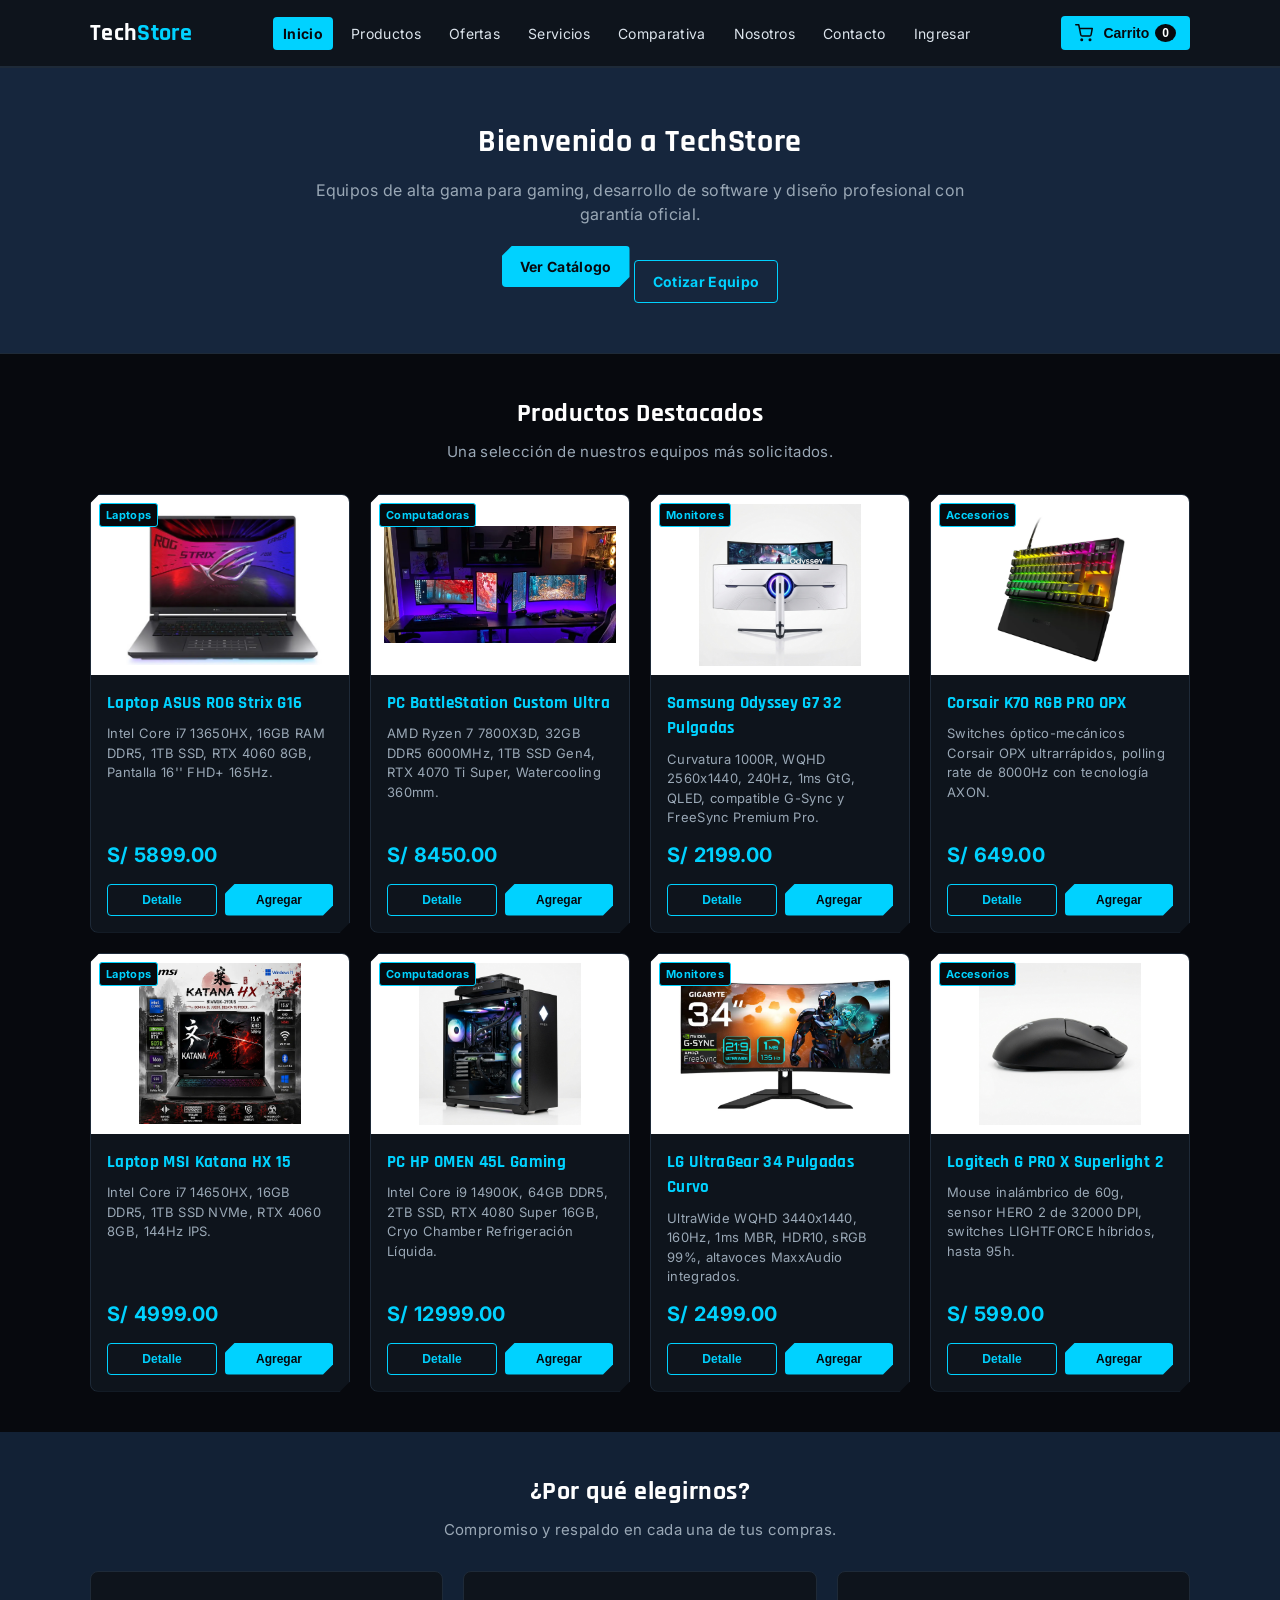
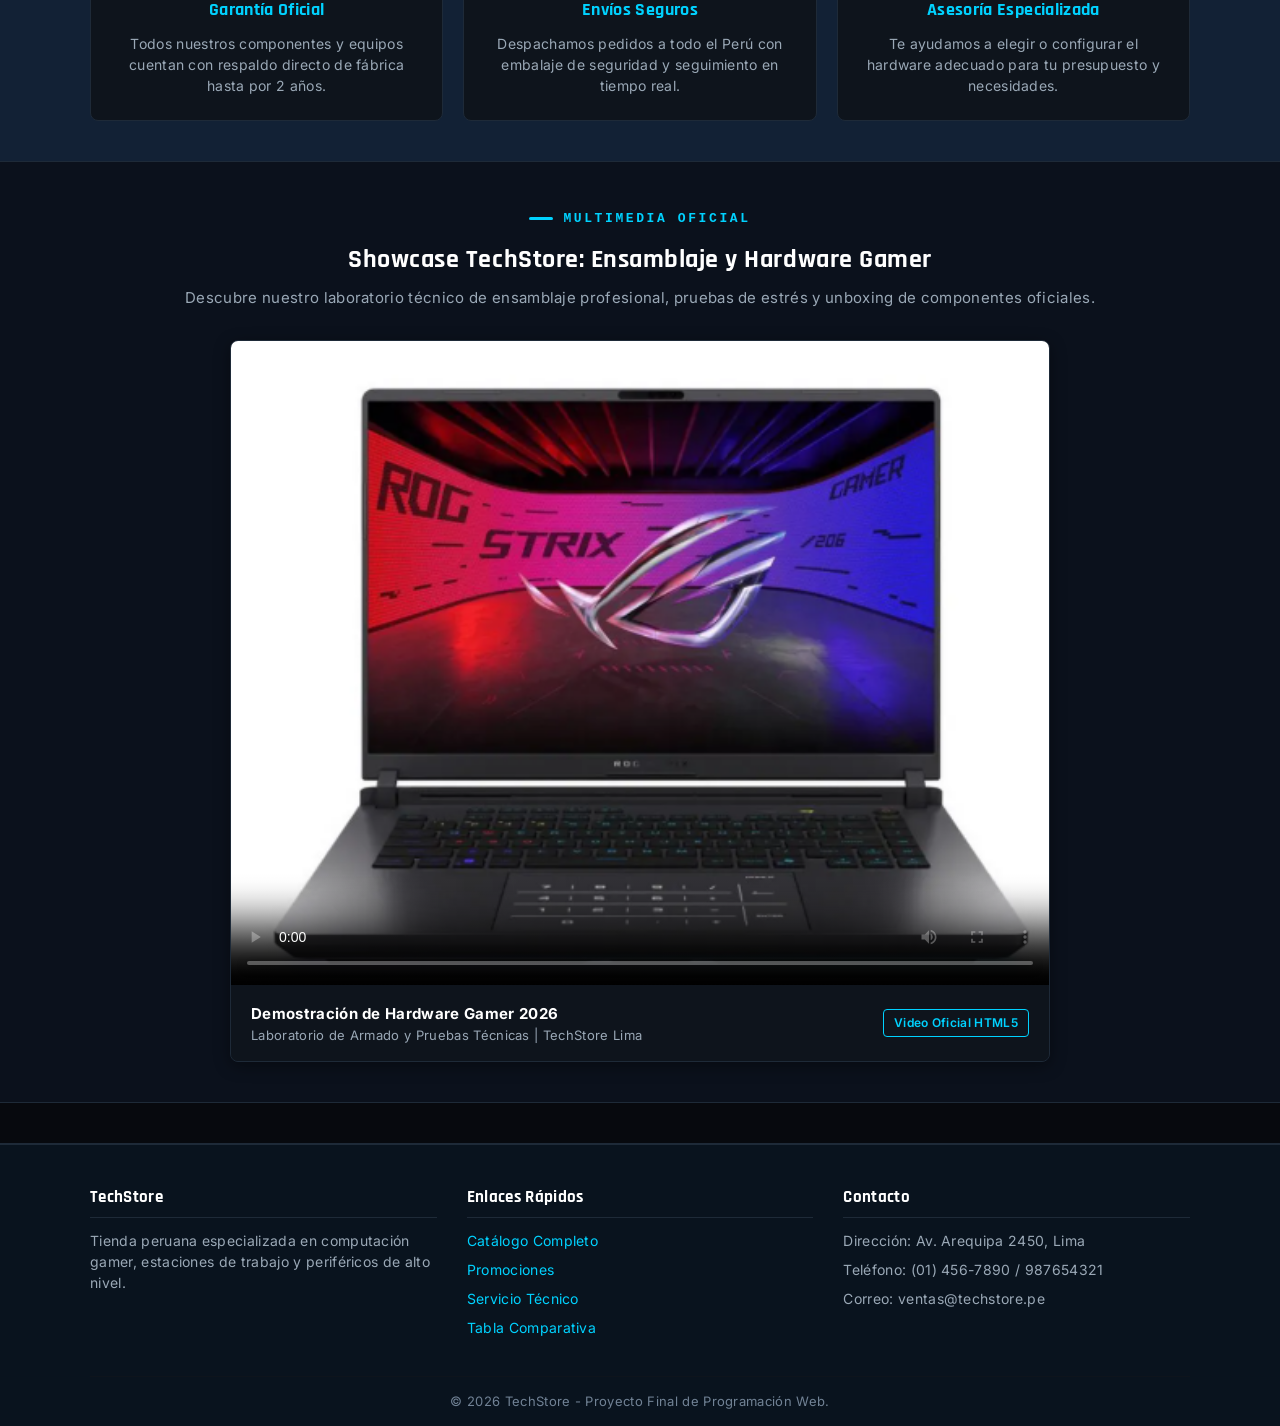
==== index.html @ 9ca44f78 "fix(ui): eliminar boton y funcion de cupon de descuento para mantener flujo de carrito limpio y come" ====
<!DOCTYPE html>
<html lang="es">
<head>
    <meta charset="UTF-8">
    <meta name="viewport" content="width=device-width, initial-scale=1.0">
    <title>TechStore | Inicio</title>
    <link rel="stylesheet" href="css/estilos.css">
    <!-- Google Fonts: Inter, Rajdhani, Orbitron -->
    <link rel="preconnect" href="https://fonts.googleapis.com">
    <link rel="preconnect" href="https://fonts.gstatic.com" crossorigin>
    <link href="https://fonts.googleapis.com/css2?family=Inter:wght@300;400;500;600;700&family=Orbitron:wght@600;700;800&family=Rajdhani:wght@500;600;700&display=swap" rel="stylesheet">
</head>
<body>

    <header id="cabecera-principal">
        <div class="contenedor barra-superior">
            <div class="logo">
                <a href="index.html">Tech<span class="acento">Store</span></a>
            </div>

            <button class="boton-menu" onclick="toggleMenu()" aria-label="Abrir Menú">
                <svg width="22" height="22" viewBox="0 0 24 24" fill="none" stroke="currentColor" stroke-width="2" stroke-linecap="round" stroke-linejoin="round">
                    <line x1="3" y1="12" x2="21" y2="12"></line>
                    <line x1="3" y1="6" x2="21" y2="6"></line>
                    <line x1="3" y1="18" x2="21" y2="18"></line>
                </svg>
            </button>

            <nav id="menu-navegacion" class="menu-navegacion">
                <ul class="nav-lista">
                    <li class="nav-item"><a href="index.html" class="nav-enlace activo">Inicio</a></li>
                    <li class="nav-item"><a href="productos/index.html" class="nav-enlace">Productos</a></li>
                    <li class="nav-item"><a href="ofertas/index.html" class="nav-enlace">Ofertas</a></li>
                    <li class="nav-item"><a href="servicios/index.html" class="nav-enlace">Servicios</a></li>
                    <li class="nav-item"><a href="comparativa/index.html" class="nav-enlace">Comparativa</a></li>
                    <li class="nav-item"><a href="nosotros/index.html" class="nav-enlace">Nosotros</a></li>
                    <li class="nav-item"><a href="contacto/index.html" class="nav-enlace">Contacto</a></li>
                    <li class="nav-item" id="estado-sesion"><a href="login/index.html" class="nav-enlace">Ingresar</a></li>
                </ul>
            </nav>

            <button class="boton-carrito-nav" onclick="abrirModalCarrito()" aria-label="Carrito de compras">
                <svg width="18" height="18" viewBox="0 0 24 24" fill="none" stroke="currentColor" stroke-width="2" stroke-linecap="round" stroke-linejoin="round" style="margin-right: 4px; vertical-align: middle;">
                    <circle cx="9" cy="21" r="1"></circle>
                    <circle cx="20" cy="21" r="1"></circle>
                    <path d="M1 1h4l2.68 13.39a2 2 0 0 0 2 1.61h9.72a2 2 0 0 0 2-1.61L23 6H6"></path>
                </svg>
                Carrito <span id="contador-carrito" class="contador-carrito">0</span>
            </button>
        </div>
    </header>

    <main>
        <section class="portada">
            <div class="contenedor">
                <h1>Bienvenido a TechStore</h1>
                <p>Equipos de alta gama para gaming, desarrollo de software y diseño profesional con garantía oficial.</p>
                <div>
                    <a href="productos/index.html" class="boton boton-primario">Ver Catálogo</a>
                    <a href="contacto/index.html" class="boton boton-secundario">Cotizar Equipo</a>
                </div>
            </div>
        </section>

        <section class="seccion">
            <div class="contenedor">
                <h2 class="titulo-seccion">Productos Destacados</h2>
                <p class="subtitulo-seccion">Una selección de nuestros equipos más solicitados.</p>
                <div id="contenedor-productos" class="caja-productos"></div>
            </div>
        </section>

        <section class="seccion" style="background-color: #122135;">
            <div class="contenedor">
                <h2 class="titulo-seccion">¿Por qué elegirnos?</h2>
                <p class="subtitulo-seccion">Compromiso y respaldo en cada una de tus compras.</p>
                <div class="caja-beneficios">
                    <div class="caja-item">
                        <h3>Garantía Oficial</h3>
                        <p>Todos nuestros componentes y equipos cuentan con respaldo directo de fábrica hasta por 2 años.</p>
                    </div>
                    <div class="caja-item">
                        <h3>Envíos Seguros</h3>
                        <p>Despachamos pedidos a todo el Perú con embalaje de seguridad y seguimiento en tiempo real.</p>
                    </div>
                    <div class="caja-item">
                        <h3>Asesoría Especializada</h3>
                        <p>Te ayudamos a elegir o configurar el hardware adecuado para tu presupuesto y necesidades.</p>
                    </div>
                </div>
            </div>
        </section>

        <!-- Sección Multimedia HTML5: Video Institucional y Showcase Gamer -->
        <section class="seccion seccion-multimedia" style="background-color: #0b111c; border-top: 1px solid var(--line); border-bottom: 1px solid var(--line);">
            <div class="contenedor">
                <div style="text-align: center; margin-bottom: 25px;">
                    <span class="eyebrow">Multimedia Oficial</span>
                    <h2 class="titulo-seccion">Showcase TechStore: Ensamblaje y Hardware Gamer</h2>
                    <p class="subtitulo-seccion">Descubre nuestro laboratorio técnico de ensamblaje profesional, pruebas de estrés y unboxing de componentes oficiales.</p>
                </div>
                <div class="video-tarjeta" style="max-width: 820px; margin: 0 auto; background: var(--panel2); border: 1px solid var(--line); border-radius: var(--radio-borde); overflow: hidden; box-shadow: var(--sombra-tarjeta);">
                    <video controls poster="media/poster-video.jpg" style="width: 100%; height: auto; display: block;" preload="metadata">
                        <source src="media/video-techstore.mp4" type="video/mp4">
                        <p>Tu navegador no soporta la reproducción de video HTML5 nativo. Puedes ver el video en un navegador moderno como Google Chrome o Microsoft Edge.</p>
                    </video>
                    <div style="padding: 16px 20px; display: flex; justify-content: space-between; align-items: center; flex-wrap: wrap; gap: 10px; background: var(--panel);">
                        <div>
                            <strong style="color: var(--color-blanco); font-size: 15px;">Demostración de Hardware Gamer 2026</strong>
                            <p style="color: var(--color-texto-apagado); font-size: 13px; margin: 0;">Laboratorio de Armado y Pruebas Técnicas | TechStore Lima</p>
                        </div>
                        <span style="font-size: 12px; color: var(--color-primario); border: 1px solid var(--color-primario); padding: 4px 10px; border-radius: 4px; font-weight: 600;">Video Oficial HTML5</span>
                    </div>
                </div>
            </div>
        </section>
    </main>

    <footer id="pie-pagina">
        <div class="contenedor">
            <div class="pie-columnas">
                <div class="pie-columna">
                    <h3>TechStore</h3>
                    <p>Tienda peruana especializada en computación gamer, estaciones de trabajo y periféricos de alto nivel.</p>
                </div>
                <div class="pie-columna">
                    <h3>Enlaces Rápidos</h3>
                    <ul>
                        <li><a href="productos/index.html">Catálogo Completo</a></li>
                        <li><a href="ofertas/index.html">Promociones</a></li>
                        <li><a href="servicios/index.html">Servicio Técnico</a></li>
                        <li><a href="comparativa/index.html">Tabla Comparativa</a></li>
                    </ul>
                </div>
                <div class="pie-columna">
                    <h3>Contacto</h3>
                    <p>Dirección: Av. Arequipa 2450, Lima</p>
                    <p>Teléfono: (01) 456-7890 / 987654321</p>
                    <p>Correo: ventas@techstore.pe</p>
                </div>
            </div>
            <div class="pie-inferior">
                <p>&copy; 2026 TechStore - Proyecto Final de Programación Web.</p>
            </div>
        </div>
    </footer>

    
    <div id="modal-detalle" class="fondo-modal">
        <div class="ventana-modal">
            <button class="boton-cerrar-modal" onclick="cerrarModalDetalle()">&times;</button>
            <div id="modal-detalle-contenido"></div>
        </div>
    </div>

    
    <div id="modal-carrito" class="fondo-modal">
        <div class="ventana-modal">
            <button class="boton-cerrar-modal" onclick="cerrarModalCarrito()">&times;</button>
            <h3 class="modal-titulo">Carrito de Compras</h3>
            <div id="lista-carrito"></div>
            <div id="total-carrito" class="total-carrito">Total: S/ 0.00</div>
            <div class="acciones-modal" style="display: flex; gap: 8px; flex-wrap: wrap; justify-content: flex-end; margin-top: 15px;">
                <button type="button" class="boton boton-peligro" onclick="vaciarCarrito()">Vaciar Carrito</button>
                <button type="button" class="boton boton-secundario" onclick="cerrarModalCarrito()">Seguir comprando</button>
                <button type="button" class="boton boton-primario" onclick="procesarCompra()">Procesar Compra</button>
            </div>
        </div>
    </div>
    
    <div id="modal-sesion" class="fondo-modal">
        <div class="ventana-modal" style="max-width: 440px;">
            <button class="boton-cerrar-modal" onclick="cerrarModalSesion()">&times;</button>
            
            
            <div style="display: flex; gap: 8px; margin-bottom: 16px; border-bottom: 1px solid var(--color-borde); padding-bottom: 12px;">
                <button type="button" id="tab-login" onclick="mostrarModalLogin()" class="boton boton-primario" style="flex: 1; padding: 8px 12px; font-size: 14px;">Iniciar Sesión</button>
                <button type="button" id="tab-registro" onclick="mostrarModalRegistro()" class="boton boton-secundario" style="flex: 1; padding: 8px 12px; font-size: 14px;">Crear Cuenta</button>
            </div>

            <div id="modal-alerta-sesion" class="alerta-mensaje alerta-info" style="display: none; font-size: 13px; margin-bottom: 15px;"></div>

            
            <div id="vista-modal-login">
                
                <div id="caja-cuenta-previa" style="display: none; background: rgba(0, 180, 216, 0.08); border: 1px solid var(--color-borde); border-radius: var(--radio-borde); padding: 16px; margin-bottom: 14px; text-align: center;">
                    <img src="img/icono-usuario.png" alt="Cuenta Anterior" style="width: 40px; height: 40px; object-fit: contain; margin-bottom: 6px;">
                    <p style="font-size: 12px; color: var(--color-texto-apagado); margin-bottom: 2px;">Cuenta registrada en este equipo:</p>
                    <h4 id="nombre-cuenta-previa" style="color: var(--color-blanco); font-size: 15px; margin-bottom: 2px;">Usuario</h4>
                    <p id="correo-cuenta-previa" style="color: var(--color-primario); font-size: 12px; margin-bottom: 12px;">correo@techstore.pe</p>
                    
                    <div class="formulario-grupo" style="text-align: left; margin-bottom: 10px;">
                        <label for="modal-clave-previa" style="font-size: 13px;">Contraseña *</label>
                        <input type="password" id="modal-clave-previa" class="formulario-control" placeholder="Ingresa tu contraseña">
                    </div>
                    <div id="modal-alerta-login-previa" class="alerta-mensaje alerta-error" style="display: none; font-size: 13px; margin-bottom: 10px;"></div>
                    <button type="button" onclick="iniciarConCuentaPrevia()" class="boton boton-primario" style="width: 100%; margin-bottom: 10px;">Iniciar Sesión</button>
                    <div style="font-size: 12px;">
                        <a href="javascript:void(0)" onclick="mostrarLoginManual()" style="color: var(--color-primario); text-decoration: none;">Ingresar con otro usuario o correo</a>
                    </div>
                </div>

                
                <form id="form-modal-login" style="display: none;" onsubmit="return validarLoginModal(event)">
                    <div class="formulario-grupo">
                        <label for="modal-txt-usuario" style="font-size: 13px;">Usuario o Correo Electrónico *</label>
                        <input type="text" id="modal-txt-usuario" class="formulario-control" placeholder="Ej. admin o tu correo">
                    </div>
                    <div class="formulario-grupo">
                        <label for="modal-txt-clave" style="font-size: 13px;">Contraseña *</label>
                        <input type="password" id="modal-txt-clave" class="formulario-control" placeholder="Tu contraseña">
                    </div>
                    <div id="modal-alerta-login" class="alerta-mensaje alerta-error" style="display: none; font-size: 13px; margin-bottom: 12px;"></div>
                    <button type="submit" class="boton boton-primario" style="width: 100%; margin-top: 5px;">Iniciar Sesión</button>
                    <div id="enlace-volver-previa" style="display: none; text-align: center; margin-top: 10px; font-size: 12px;">
                        <a href="javascript:void(0)" onclick="mostrarModalCuentaPrevia()" style="color: var(--color-texto-apagado); text-decoration: none;">Volver a cuenta detectada</a>
                    </div>
                </form>
            </div>

            
            <form id="form-modal-registro" style="display: none;" onsubmit="return registrarUsuarioModal(event)">
                <div class="formulario-grupo" style="margin-bottom: 10px;">
                    <label for="modal-reg-nombre" style="font-size: 13px;">Nombre y Apellidos *</label>
                    <input type="text" id="modal-reg-nombre" class="formulario-control" placeholder="Ej. Carlos Ramos" oninput="this.value = this.value.replace(/[^a-zA-ZáéíóúÁÉÍÓÚñÑ\s]/g, '')">
                </div>

                <div class="formulario-grupo" style="margin-bottom: 10px;">
                    <label for="modal-reg-telefono" style="font-size: 13px;">Número de Teléfono (9 dígitos) *</label>
                    <input type="text" id="modal-reg-telefono" maxlength="9" class="formulario-control" placeholder="987654321" oninput="this.value = this.value.replace(/[^0-9]/g, '')">
                </div>

                <div class="formulario-grupo" style="margin-bottom: 10px;">
                    <label for="modal-reg-correo" style="font-size: 13px;">Correo Electrónico *</label>
                    <input type="email" id="modal-reg-correo" class="formulario-control" placeholder="carlos@techstore.pe">
                </div>

                <div class="formulario-grupo" style="margin-bottom: 12px;">
                    <label for="modal-reg-clave" style="font-size: 13px;">Contraseña *</label>
                    <input type="password" id="modal-reg-clave" class="formulario-control" placeholder="Mínimo 6 caracteres">
                </div>

                <div id="modal-alerta-registro" class="alerta-mensaje alerta-error" style="display: none; font-size: 13px; margin-bottom: 12px;"></div>

                <button type="submit" class="boton boton-primario" style="width: 100%; margin-top: 5px;">Crear Cuenta e Iniciar</button>
            </form>
        </div>
    </div>




    <script src="js/datos.js"></script>
    <script src="js/bd.js"></script>
    <script src="js/app.js"></script>
    <script>
        window.addEventListener("DOMContentLoaded", function() {
            cargarProductos(8);
        });
    </script>

    
    <div id="modal-checkout" class="fondo-modal">
        <div class="ventana-modal" style="max-width: 500px;">
            <button class="boton-cerrar-modal" onclick="cerrarModalCheckout()">&times;</button>
            <h3 class="modal-titulo">Finalizar Compra</h3>
            
            <div id="checkout-contenido">
                <div class="resumen-compra-caja">
                    <h4 style="color: var(--color-blanco); font-size: 14px; margin-bottom: 8px;">Resumen del Pedido</h4>
                    <div id="checkout-lista-items" style="max-height: 120px; overflow-y: auto; margin-bottom: 8px;"></div>
                    <div class="resumen-fila">
                        <span style="color: var(--color-texto-apagado);">Subtotal:</span>
                        <span id="checkout-subtotal" style="color: var(--color-texto);">S/ 0.00</span>
                    </div>
                    <div class="resumen-fila">
                        <span style="color: var(--color-texto-apagado);">Envío:</span>
                        <span style="color: var(--color-exito); font-weight: bold;">GRATIS</span>
                    </div>
                    <div class="resumen-fila total">
                        <span>Total a Pagar:</span>
                        <span id="checkout-total">S/ 0.00</span>
                    </div>
                </div>

                <form id="formulario-checkout" onsubmit="confirmarPedidoCheckout(event)">
                    <div class="formulario-grupo" style="margin-bottom: 8px;">
                        <label for="chk-nombre" style="font-size: 12px;">Nombre del Destinatario *</label>
                        <input type="text" id="chk-nombre" class="formulario-control" required placeholder="Nombres y Apellidos" oninput="this.value = this.value.replace(/[^a-zA-ZáéíóúÁÉÍÓÚñÑ ]/g, '')">
                    </div>

                    <div style="display: grid; grid-template-columns: 1fr 1fr; gap: 8px; margin-bottom: 8px;">
                        <div class="formulario-grupo">
                            <label for="chk-telefono" style="font-size: 12px;">Teléfono (9 dígitos) *</label>
                            <input type="text" id="chk-telefono" maxlength="9" class="formulario-control" required placeholder="987654321" oninput="this.value = this.value.replace(/[^0-9]/g, '')">
                        </div>
                        <div class="formulario-grupo">
                            <label for="chk-metodo-envio" style="font-size: 12px;">Tipo de Entrega</label>
                            <select id="chk-metodo-envio" class="formulario-control">
                                <option value="domicilio">Envío a Domicilio (Lima)</option>
                                <option value="tienda">Recojo en Tienda (Cyberplaza)</option>
                            </select>
                        </div>
                    </div>

                    <div class="formulario-grupo" style="margin-bottom: 8px;">
                        <label for="chk-direccion" style="font-size: 12px;">Dirección de Entrega *</label>
                        <input type="text" id="chk-direccion" class="formulario-control" required placeholder="Av. / Calle, Nro, Distrito">
                    </div>

                    <div class="formulario-grupo" style="margin-bottom: 12px;">
                        <label style="font-size: 12px; margin-bottom: 4px; display: block;">Método de Pago *</label>
                        <div class="metodos-pago-grid">
                            <label class="opcion-pago activa">
                                <input type="radio" name="metodo_pago" value="Tarjeta Visa/Mastercard" checked> Tarjeta
                            </label>
                            <label class="opcion-pago">
                                <input type="radio" name="metodo_pago" value="Yape / Plin"> Yape / Plin
                            </label>
                            <label class="opcion-pago">
                                <input type="radio" name="metodo_pago" value="Transferencia BCP"> BCP / BBVA
                            </label>
                            <label class="opcion-pago">
                                <input type="radio" name="metodo_pago" value="PagoEfectivo"> PagoEfectivo
                            </label>
                        </div>
                    </div>

                    <div class="acciones-modal">
                        <button type="button" class="boton boton-secundario" onclick="cerrarModalCheckout()">Cancelar</button>
                        <button type="submit" class="boton boton-primario">Confirmar y Pagar</button>
                    </div>
                </form>
            </div>

            <div id="checkout-exito" style="display: none; text-align: center; padding: 15px 0;">
                <div style="font-size: 20px; font-weight: bold; color: var(--color-exito); margin-bottom: 10px;">[ COMPRA EXITOSA ]</div>
                <h4 style="color: var(--color-exito); font-size: 20px; margin-bottom: 6px;">¡Compra Exitosa!</h4>
                <p style="color: var(--color-texto-apagado); font-size: 13px; margin-bottom: 15px;">Tu pedido ha sido recibido y está siendo preparado por nuestro equipo técnico.</p>
                
                <div class="resumen-compra-caja" style="text-align: left; font-size: 13px;">
                    <div class="resumen-fila">
                        <strong style="color: var(--color-blanco);">Código de Pedido:</strong>
                        <span id="ticket-codigo" style="color: var(--color-primario); font-weight: bold;">#PED-2026-0000</span>
                    </div>
                    <div class="resumen-fila">
                        <strong style="color: var(--color-blanco);">Fecha:</strong>
                        <span id="ticket-fecha" style="color: var(--color-texto);">--/--/----</span>
                    </div>
                    <div class="resumen-fila">
                        <strong style="color: var(--color-blanco);">Cliente:</strong>
                        <span id="ticket-cliente" style="color: var(--color-texto);">Cliente</span>
                    </div>
                    <div class="resumen-fila">
                        <strong style="color: var(--color-blanco);">Método:</strong>
                        <span id="ticket-metodo" style="color: var(--color-texto);">Tarjeta</span>
                    </div>
                    <div class="resumen-fila total">
                        <span>Total Pagado:</span>
                        <span id="ticket-total">S/ 0.00</span>
                    </div>
                </div>

                <button class="boton boton-primario" style="width: 100%;" onclick="cerrarModalCheckout()">Finalizar y Volver a la Tienda</button>
            </div>
        </div>
    </div>
    
    
    <div id="contenedor-toast"></div>

</body>
</html>
---- css/estilos.css ----
@import url('https://fonts.googleapis.com/css2?family=Inter:wght@300;400;500;600;700&family=Orbitron:wght@600;700;800&family=Rajdhani:wght@500;600;700&display=swap');

:root {
    --color-titulo-producto: #00d2ff;        
    --color-primario: #00d2ff;               
    --color-primario-hover: #00a8cc;         
    --tamano-fuente-base: 16px;              
    --black: #05070a;
    --black-2: #0a0e14;
    --panel: #0e141c;
    --panel2: #131b26;
    --line: #1e2a38;
    --line-soft: #141c26;
    --white: #ffffff;
    --white-soft: #dce4ec;
    --gray: #9aa8b6;
    --cut: polygon(16px 0, 100% 0, 100% calc(100% - 16px), calc(100% - 16px) 100%, 0 100%, 0 16px);
    --cut-sm: polygon(10px 0, 100% 0, 100% calc(100% - 10px), calc(100% - 10px) 100%, 0 100%, 0 10px);
    --sombra-cyber: 0 12px 30px rgba(0, 0, 0, 0.5), inset 0 0 0 1px var(--color-primario);
    --color-secundario: #8b5cf6;
    --color-secundario-hover: #a78bfa;
    --color-fondo: #07090e;
    --color-fondo-secundario: #0e141c;
    --color-fondo-tarjeta: #131b26;
    --color-fondo-tarjeta-hover: #172230;
    --color-borde: #1e2a38;
    --color-borde-activo: var(--color-primario);
    --color-texto: #dce4ec;
    --color-texto-apagado: #9aa8b6;
    --color-blanco: #ffffff;
    --color-exito: #10b981;
    --color-exito-hover: #34d399;
    --color-peligro: #ef4444;
    --color-peligro-hover: #f87171;
    --fuente-principal: 'Inter', system-ui, -apple-system, sans-serif;
    --fuente-titulos: 'Rajdhani', 'Orbitron', system-ui, sans-serif;
    --fuente-gamer: 'Orbitron', 'Rajdhani', sans-serif;
    --fuente-mono: 'Consolas', 'Courier New', monospace;
    --espacio-pequeno: 8px;
    --espacio-medio: 16px;
    --espacio-grande: 24px;
    --radio-borde: 8px;
    --sombra-tarjeta: 0 4px 16px rgba(0, 0, 0, 0.4);
    --sombra-hover: 0 10px 25px rgba(0, 210, 255, 0.25);
    --transicion-rapida: 0.2s ease;
    --transicion-suave: 0.3s cubic-bezier(0.4, 0, 0.2, 1);
}
* {
    margin: 0;
    padding: 0;
    box-sizing: border-box;
}

h1, h2, h3, h4, .logo, .titulo-seccion, .tarjeta-titulo, .modal-titulo {
    font-family: var(--fuente-titulos);
    letter-spacing: 0.02em;
}

body {
    background-color: var(--color-fondo);
    color: var(--color-texto);
    font-family: var(--fuente-principal);
    font-size: 16px;
    line-height: 1.5;
    overflow-x: hidden;
}
a {
    color: var(--color-primario);
    text-decoration: none;
    transition: color var(--transicion-rapida);
}
a:hover {
    color: var(--color-primario-hover);
}
.contenedor {
    width: 90%;
    max-width: 1100px;
    margin: 0 auto;
}
#cabecera-principal {
    background-color: var(--color-fondo-secundario);
    border-bottom: 2px solid var(--color-borde);
    position: sticky;
    top: 0;
    z-index: 100;
}
.barra-superior {
    display: flex;
    justify-content: space-between;
    align-items: center;
    padding: 15px 0;
}
.logo a {
    font-size: 24px;
    font-weight: bold;
    color: var(--color-blanco);
}
.acento {
    color: var(--color-primario);
}
.menu-navegacion {
    display: flex;
    align-items: center;
    gap: 12px;
}
.nav-lista {
    display: flex;
    list-style: none;
    gap: 8px;
    align-items: center;
}
.nav-enlace {
    color: var(--color-texto);
    padding: 8px 10px;
    border-radius: 4px;
    font-size: 14px;
    white-space: nowrap;
}
.nav-enlace:hover,
.nav-enlace.activo {
    background-color: var(--color-primario);
    color: var(--color-fondo);
    font-weight: bold;
}
.boton-carrito-nav {
    background-color: var(--color-primario);
    color: var(--color-fondo);
    border: none;
    padding: 8px 14px;
    border-radius: 4px;
    cursor: pointer;
    font-weight: bold;
    font-size: 14px;
    display: flex;
    align-items: center;
    gap: 6px;
    transition: background-color var(--transicion-rapida);
}
.boton-carrito-nav:hover {
    background-color: var(--color-primario-hover);
}
.contador-carrito {
    background-color: var(--color-fondo);
    color: var(--color-blanco);
    border-radius: 50%;
    padding: 2px 7px;
    font-size: 12px;
}
.boton-menu {
    display: none;
    background: transparent;
    border: 1px solid var(--color-borde);
    color: var(--color-primario);
    font-size: 20px;
    line-height: 1;
    padding: 7px 12px;
    border-radius: 4px;
    cursor: pointer;
    align-items: center;
    justify-content: center;
    transition: border-color var(--transicion-rapida), background-color var(--transicion-rapida);
}

.boton-menu:hover {
    border-color: var(--color-primario);
    background-color: rgba(0, 180, 216, 0.1);
}
.portada {
    background-color: #16263d;
    padding: 50px 0;
    text-align: center;
    border-bottom: 1px solid var(--color-borde);
}
.portada h1, .portada h2 {
    color: var(--color-blanco);
    font-size: 32px;
    margin-bottom: 12px;
}
.portada p {
    color: var(--color-texto-apagado);
    max-width: 650px;
    margin: 0 auto 20px auto;
}
.seccion {
    padding: 40px 0;
}
.titulo-seccion {
    color: var(--color-blanco);
    font-size: 26px;
    text-align: center;
    margin-bottom: 8px;
}
.subtitulo-seccion {
    color: var(--color-texto-apagado);
    text-align: center;
    margin-bottom: 30px;
    font-size: 15px;
}
.boton, a.boton {
    display: inline-block;
    padding: 10px 18px;
    border-radius: 4px;
    border: none;
    cursor: pointer;
    font-size: 14px;
    font-weight: bold;
    text-align: center;
    text-decoration: none;
    transition: transform var(--transicion-rapida), background-color var(--transicion-rapida), color var(--transicion-rapida), box-shadow var(--transicion-rapida);
}
.boton:hover, a.boton:hover {
    transform: translateY(-2px);
}
.boton-primario, a.boton-primario {
    background-color: var(--color-primario);
    color: var(--color-fondo) !important;
    text-decoration: none;
}
.boton-primario:hover, a.boton-primario:hover, .boton-primario:focus, a.boton-primario:focus {
    background-color: var(--color-primario-hover);
    color: var(--color-fondo) !important;
    text-decoration: none;
    box-shadow: 0 0 20px rgba(0, 180, 216, 0.45);
}
.boton-secundario, a.boton-secundario {
    background-color: transparent;
    border: 1px solid var(--color-primario);
    color: var(--color-primario) !important;
    text-decoration: none;
}
.boton-secundario:hover, a.boton-secundario:hover, .boton-secundario:focus, a.boton-secundario:focus {
    background-color: var(--color-primario);
    color: var(--color-fondo) !important;
    text-decoration: none;
    box-shadow: 0 0 20px rgba(0, 180, 216, 0.3);
}
.boton-peligro {
    background-color: var(--color-peligro);
    color: var(--color-blanco);
}
.boton-peligro:hover {
    background-color: var(--color-peligro-hover);
}
.caja-filtros {
    margin-bottom: 25px;
    display: flex;
    align-items: center;
    justify-content: space-between;
    flex-wrap: wrap;
    gap: 12px;
    background-color: var(--color-fondo-secundario);
    padding: 16px 20px;
    border-radius: var(--radio-borde);
    border: 1px solid var(--color-borde);
    box-sizing: border-box;
    width: 100%;
}
.caja-filtros .filtro-titulo {
    display: flex;
    align-items: center;
    font-weight: bold;
    color: #ffffff;
    font-size: 15px;
}
.campo-filtro {
    display: flex;
    align-items: center;
    gap: 8px;
    box-sizing: border-box;
}
.campo-filtro label {
    color: #a0b2c6;
    font-size: 14px;
    white-space: nowrap;
    font-weight: 500;
}
.campo-filtro select,
.campo-filtro input {
    background-color: var(--color-fondo);
    color: var(--color-blanco);
    border: 1px solid var(--color-borde);
    padding: 8px 12px;
    border-radius: 4px;
    outline: none;
    font-size: 14px;
    box-sizing: border-box;
    transition: border-color var(--transicion-rapida);
}
.campo-filtro select:focus,
.campo-filtro input:focus {
    border-color: var(--color-primario);
}
.campo-filtro.campo-buscador {
    margin-left: auto;
}
.campo-filtro.campo-buscador input {
    width: 250px;
    max-width: 100%;
}
.caja-productos {
    display: grid;
    grid-template-columns: repeat(auto-fill, minmax(250px, 1fr));
    gap: 20px;
}
.tarjeta {
    background-color: var(--color-fondo-tarjeta);
    border: 1px solid var(--color-borde);
    border-radius: var(--radio-borde);
    overflow: hidden;
    display: flex;
    flex-direction: column;
    justify-content: space-between;
    transition: transform var(--transicion-rapida), border-color var(--transicion-rapida), box-shadow var(--transicion-rapida);
    animation: aparecer 0.4s ease-out;
}
.tarjeta:hover {
    transform: translateY(-5px);
    border-color: var(--color-primario);
    box-shadow: 0 6px 16px rgba(0, 180, 216, 0.2);
}
.tarjeta-resaltada {
    border-color: var(--color-primario);
}
.tarjeta-figura {
    width: 100%;
    height: 180px;
    background-color: var(--color-blanco);
    display: flex;
    align-items: center;
    justify-content: center;
    position: relative;
}
.tarjeta-imagen {
    max-width: 90%;
    max-height: 90%;
    object-fit: contain;
}
.tarjeta-categoria {
    position: absolute;
    top: 8px;
    left: 8px;
    background-color: var(--color-fondo);
    color: var(--color-primario);
    font-size: 11px;
    padding: 3px 6px;
    border-radius: 3px;
    border: 1px solid var(--color-primario);
    font-weight: bold;
}
.tarjeta-cuerpo {
    padding: 16px;
    display: flex;
    flex-direction: column;
    flex-grow: 1;
}
.tarjeta-titulo {
    font-size: 17px;
    color: var(--color-titulo-producto);
    margin-bottom: 8px;
    font-weight: 700;
    transition: color 0.25s ease;
}
.tarjeta-detalle {
    font-size: 13px;
    color: var(--color-texto-apagado);
    margin-bottom: 12px;
    flex-grow: 1;
}
.tarjeta-precio {
    font-size: 20px;
    font-weight: bold;
    color: var(--color-primario);
    margin-bottom: 14px;
}
.tarjeta-acciones {
    display: flex;
    gap: 8px;
}
.tarjeta-acciones .boton {
    flex: 1;
    padding: 8px 5px;
    font-size: 12px;
}
.caja-beneficios,
.caja-servicios {
    display: grid;
    grid-template-columns: repeat(auto-fit, minmax(240px, 1fr));
    gap: 20px;
}
.caja-item {
    background-color: var(--color-fondo-secundario);
    border: 1px solid var(--color-borde);
    border-radius: var(--radio-borde);
    padding: 24px;
    text-align: center;
    transition: transform var(--transicion-rapida);
}
.caja-item:hover {
    transform: translateY(-5px);
    border-color: var(--color-primario);
}
.caja-item h3 {
    color: var(--color-primario);
    margin-bottom: 10px;
    font-size: 18px;
}
.caja-item p {
    color: var(--color-texto-apagado);
    font-size: 14px;
}
.tabla-contenedor {
    width: 100%;
    overflow-x: auto;
    margin-top: 15px;
}
.tabla-datos {
    width: 100%;
    border-collapse: collapse;
    background-color: var(--color-fondo-secundario);
    border: 1px solid var(--color-borde);
}
.tabla-datos caption {
    caption-side: top;
    text-align: left;
    font-weight: bold;
    padding: 10px;
    color: var(--color-primario);
    background-color: #16263d;
    border: 1px solid var(--color-borde);
    border-bottom: none;
}
.tabla-datos th,
.tabla-datos td {
    padding: 12px;
    border: 1px solid var(--color-borde);
    font-size: 14px;
    text-align: center;
}
.tabla-datos th {
    background-color: #27384f;
    color: var(--color-blanco);
}
.tabla-datos tbody tr:hover {
    background-color: #2c3e55;
}
.tabla-datos tfoot {
    background-color: var(--color-fondo);
    font-weight: bold;
}
.formulario-caja {
    max-width: 600px;
    margin: 0 auto;
    background-color: var(--color-fondo-secundario);
    border: 1px solid var(--color-borde);
    border-radius: var(--radio-borde);
    padding: 25px;
}
.formulario-grupo {
    margin-bottom: 16px;
}
.formulario-grupo label {
    display: block;
    margin-bottom: 6px;
    font-size: 14px;
    color: var(--color-texto);
}
.formulario-control {
    width: 100%;
    padding: 10px;
    border-radius: 4px;
    border: 1px solid var(--color-borde);
    background-color: var(--color-fondo);
    color: var(--color-blanco);
    font-size: 14px;
    outline: none;
    transition: border-color var(--transicion-rapida), background-color var(--transicion-rapida);
}
.formulario-control:focus {
    border-color: var(--color-primario);
    background-color: #122135;
}
.formulario-control:hover {
    border-color: #718295;
}
textarea.formulario-control {
    resize: vertical;
    min-height: 100px;
}
.formulario-cuadricula {
    display: grid;
    grid-template-columns: repeat(auto-fit, minmax(280px, 1fr));
    gap: 25px;
    max-width: 980px;
    margin: 0 auto;
}
.alerta-mensaje {
    padding: 12px 16px;
    border-radius: var(--radio-borde);
    font-size: 14px;
    margin-bottom: 18px;
    line-height: 1.4;
    animation: aparecer 0.25s ease-out;
}
.alerta-exito {
    background-color: rgba(46, 204, 113, 0.15);
    border: 1px solid #2ecc71;
    color: #2ecc71;
}
.alerta-error {
    background-color: rgba(230, 57, 70, 0.15);
    border: 1px solid var(--color-peligro);
    color: #ff6b77;
}
.alerta-info {
    background-color: rgba(0, 180, 216, 0.15);
    border: 1px solid var(--color-primario);
    color: var(--color-primario);
}
.tarjeta-perfil {
    background-color: var(--color-fondo-tarjeta);
    border: 1px solid var(--color-borde);
    border-radius: var(--radio-borde);
    padding: 35px 25px;
    max-width: 580px;
    margin: 0 auto;
    text-align: center;
    animation: aparecer 0.3s ease-out;
}
.avatar-perfil {
    width: 70px;
    height: 70px;
    border-radius: 50%;
    background-color: rgba(0, 180, 216, 0.15);
    border: 2px solid var(--color-primario);
    display: flex;
    align-items: center;
    justify-content: center;
    font-size: 32px;
    margin: 0 auto 16px auto;
}
.tarjeta-mensaje-enviado {
    background-color: rgba(0, 180, 216, 0.08);
    border: 1px solid var(--color-borde);
    border-radius: var(--radio-borde);
    padding: 18px;
    margin-top: 20px;
    font-size: 14px;
    animation: aparecer 0.25s ease-out;
}
.fondo-modal {
    display: none;
    position: fixed;
    top: 0;
    left: 0;
    width: 100%;
    height: 100%;
    background-color: rgba(0, 0, 0, 0.75);
    z-index: 200;
    justify-content: center;
    align-items: center;
    animation: aparecer 0.2s ease-out;
}
.ventana-modal {
    background-color: var(--color-fondo-secundario);
    border: 1px solid var(--color-borde);
    border-radius: 8px;
    width: 90%;
    max-width: 520px;
    padding: 24px;
    position: relative;
    max-height: 85vh;
    overflow-y: auto;
}
.boton-cerrar-modal {
    position: absolute;
    top: 12px;
    right: 14px;
    background: transparent;
    border: none;
    color: var(--color-texto-apagado);
    font-size: 22px;
    cursor: pointer;
}
.boton-cerrar-modal:hover {
    color: var(--color-blanco);
}
.modal-titulo {
    color: var(--color-blanco);
    font-size: 20px;
    margin-bottom: 15px;
    border-bottom: 1px solid var(--color-borde);
    padding-bottom: 8px;
}
.item-carrito {
    display: flex;
    justify-content: space-between;
    align-items: center;
    padding: 10px 0;
    border-bottom: 1px solid #27384f;
    font-size: 14px;
}
.total-carrito {
    margin-top: 16px;
    font-size: 18px;
    font-weight: bold;
    color: var(--color-primario);
    text-align: right;
}
.acciones-modal {
    margin-top: 20px;
    display: flex;
    justify-content: flex-end;
    gap: 10px;
}
#pie-pagina {
    background-color: #09131e;
    border-top: 2px solid var(--color-borde);
    padding: 40px 0 15px 0;
    margin-top: 40px;
}
.pie-columnas {
    display: flex;
    justify-content: space-between;
    gap: 30px;
    flex-wrap: wrap;
    margin-bottom: 30px;
}
.pie-columna {
    flex: 1;
    min-width: 220px;
}
.pie-columna h3 {
    color: var(--color-blanco);
    font-size: 17px;
    margin-bottom: 12px;
    border-bottom: 1px solid var(--color-borde);
    padding-bottom: 6px;
}
.pie-columna p,
.pie-columna li {
    font-size: 14px;
    color: var(--color-texto-apagado);
    margin-bottom: 8px;
}
.pie-columna ul {
    list-style: none;
}
.pie-inferior {
    border-top: 1px solid var(--color-fondo-secundario);
    padding-top: 15px;
    text-align: center;
    font-size: 13px;
    color: #718295;
}
@keyframes aparecer {
    from {
        opacity: 0;
        transform: translateY(8px);
    }
    to {
        opacity: 1;
        transform: translateY(0);
    }
}
@media (max-width: 992px) {
    .boton-menu {
        display: block;
    }
    .nav-lista {
        display: none;
        position: absolute;
        top: 60px;
        left: 0;
        width: 100%;
        background-color: var(--color-fondo-secundario);
        flex-direction: column;
        padding: 15px 0;
        border-bottom: 2px solid var(--color-borde);
        z-index: 150;
    }
    .nav-lista.activo,
    .menu-navegacion.activo .nav-lista,
    #menu-navegacion.activo .nav-lista {
        display: flex;
    }
    .nav-item {
        width: 100%;
        text-align: center;
    }
    .nav-enlace {
        display: block;
        padding: 10px;
    }
    .pie-columnas {
        flex-direction: column;
        gap: 20px;
    }
}
@media (max-width: 480px) {
    .portada h1, .portada h2 {
        font-size: 24px;
    }
    .portada p {
        font-size: 14px;
    }
    .caja-filtros {
        flex-direction: column;
        align-items: stretch;
    }
    .tarjeta-acciones {
        flex-direction: column;
    }
    .acciones-modal {
        flex-direction: column;
    }
    .acciones-modal .boton {
        width: 100%;
    }
}
#contenedor-toast {
    position: fixed;
    top: 20px;
    right: 20px;
    z-index: 10000;
    display: flex;
    flex-direction: column;
    gap: 10px;
    pointer-events: none;
}
.toast {
    background-color: var(--color-fondo-secundario);
    color: var(--color-texto);
    border: 1px solid var(--color-borde);
    border-left: 5px solid var(--color-primario);
    padding: 12px 18px;
    border-radius: var(--radio-borde);
    box-shadow: 0 10px 25px rgba(0, 0, 0, 0.5);
    font-size: 14px;
    display: flex;
    align-items: center;
    gap: 10px;
    min-width: 280px;
    max-width: 380px;
    pointer-events: auto;
    animation: toastEntrada 0.35s cubic-bezier(0.18, 0.89, 0.32, 1.28) forwards;
    transition: opacity 0.3s ease, transform 0.3s ease;
}
.toast.toast-exito {
    border-left-color: var(--color-exito);
}
.toast.toast-error {
    border-left-color: var(--color-peligro);
}
.toast.toast-alerta {
    border-left-color: var(--color-alerta);
}
@keyframes toastEntrada {
    from {
        opacity: 0;
        transform: translateX(60px);
    }
    to {
        opacity: 1;
        transform: translateX(0);
    }
}
@keyframes pulsoBadge {
    0% { transform: scale(1); }
    50% { transform: scale(1.4); background-color: var(--color-primario-hover); }
    100% { transform: scale(1); }
}
.animar-pulso {
    animation: pulsoBadge 0.35s ease;
}
.tarjeta {
    transition: transform var(--transicion-rapida), box-shadow var(--transicion-rapida), border-color var(--transicion-rapida);
}
.tarjeta:hover {
    transform: translateY(-8px);
    box-shadow: var(--sombra-hover);
    border-color: var(--color-primario);
}
.tarjeta-imagen {
    transition: transform 0.3s ease;
}
.tarjeta:hover .tarjeta-imagen {
    transform: scale(1.06);
}
.resumen-compra-caja {
    background: rgba(0, 0, 0, 0.25);
    border: 1px solid var(--color-borde);
    border-radius: var(--radio-borde);
    padding: 15px;
    margin-bottom: 15px;
}
.resumen-fila {
    display: flex;
    justify-content: space-between;
    margin-bottom: 8px;
    font-size: 13px;
}
.resumen-fila.total {
    border-top: 1px solid var(--color-borde);
    padding-top: 10px;
    margin-top: 8px;
    font-size: 16px;
    font-weight: bold;
    color: var(--color-primario);
}
.metodos-pago-grid {
    display: grid;
    grid-template-columns: repeat(2, 1fr);
    gap: 8px;
    margin-bottom: 12px;
}
.opcion-pago {
    border: 1px solid var(--color-borde);
    padding: 8px 10px;
    border-radius: var(--radio-borde);
    display: flex;
    align-items: center;
    gap: 6px;
    cursor: pointer;
    transition: border-color 0.2s, background 0.2s;
    font-size: 12px;
}
.opcion-pago:hover, .opcion-pago.activa {
    border-color: var(--color-primario);
    background: rgba(0, 180, 216, 0.1);
}
.eyebrow {
    font-family: var(--fuente-mono);
    font-size: 13px;
    font-weight: 700;
    letter-spacing: 0.2em;
    text-transform: uppercase;
    color: var(--color-primario);
    display: inline-flex;
    align-items: center;
    gap: 10px;
    margin-bottom: 12px;
}
.eyebrow::before {
    content: "";
    width: 24px;
    height: 3px;
    background: var(--color-primario);
    border-radius: 2px;
}
.boton-primario, .btn-destacado {
    position: relative;
    overflow: hidden;
    clip-path: var(--cut-sm);
    transition: background-color 0.3s ease, transform 0.2s ease, box-shadow 0.3s ease;
}
.boton-primario::after, .btn-destacado::after {
    content: "";
    position: absolute;
    top: 0;
    left: -120%;
    width: 60%;
    height: 100%;
    pointer-events: none;
    background: linear-gradient(100deg, transparent, rgba(255, 255, 255, 0.35), transparent);
    transform: skewX(-20deg);
    transition: left 0.55s ease;
}
.boton-primario:hover::after, .btn-destacado:hover::after {
    left: 130%;
}
.boton-primario:hover, a.boton-primario:hover {
    color: var(--color-fondo) !important;
    background-color: var(--color-primario-hover);
    box-shadow: 0 0 25px rgba(0, 180, 216, 0.4);
    transform: translateY(-2px);
}
.tarjeta {
    background: var(--panel);
    border: 1px solid var(--line);
    clip-path: var(--cut-sm);
    transition: transform 0.25s ease, box-shadow 0.25s ease, border-color 0.25s ease;
}
.tarjeta:hover {
    transform: translateY(-5px);
    box-shadow: var(--sombra-cyber);
    border-color: var(--color-primario);
}
html, 
h1, h2, h3, h4, .logo, .titulo-seccion, .tarjeta-titulo, .modal-titulo {
    font-family: var(--fuente-titulos);
    letter-spacing: 0.02em;
}

body {
    max-width: 100%;
    overflow-x: hidden;
    font-size: var(--tamano-fuente-base);
}
@media (max-width: 992px) {
    .nav-toggle {
        display: block !important;
    }
    .menu-navegacion {
        display: none;
        flex-direction: column;
        width: 100%;
        background: var(--panel);
        border-top: 1px solid var(--line);
    }
    .menu-navegacion.activo {
        display: flex !important;
    }
}
@media (max-width: 640px) {
    .contenedor {
        padding-left: 12px;
        padding-right: 12px;
    }
    .inspector-modal-panel {
        max-height: 95vh;
        margin: 10px;
    }
    .inspector-tabs {
        flex-wrap: nowrap;
    }
    .tab-btn {
        padding: 10px 12px;
        font-size: 12px;
    }
    .techstore-inspector-toggle .inspector-label {
        display: none;
    }
    .techstore-inspector-toggle {
        padding: 10px;
        border-radius: 50%;
    }
}
a.boton-primario, 
a.boton-primario:visited {
    color: var(--color-fondo) !important;
    background-color: var(--color-primario);
}
a.boton-primario:hover, 
a.boton-primario:active, 
a.boton-primario:focus {
    color: var(--color-fondo) !important;
    background-color: var(--color-primario-hover);
}
a.boton-secundario, 
a.boton-secundario:visited {
    color: var(--color-primario) !important;
    background-color: transparent;
}
a.boton-secundario:hover, 
a.boton-secundario:active, 
a.boton-secundario:focus {
    color: var(--color-fondo) !important;
    background-color: var(--color-primario);
}

/* ==========================================================================
   SISTEMA DE DISEÑO RESPONSIVO COMPLETO (CELULARES, TABLETS Y ESCRITORIO)
   Alineación total, prevención de desbordamientos y adaptación a 320px - 1200px
   ========================================================================== */

/* Asegurar modelo de caja y control horizontal estricto */
*, *::before, *::after {
    box-sizing: border-box;
}

html, 
h1, h2, h3, h4, .logo, .titulo-seccion, .tarjeta-titulo, .modal-titulo {
    font-family: var(--fuente-titulos);
    letter-spacing: 0.02em;
}

body {
    max-width: 100%;
    overflow-x: hidden !important;
}

img {
    max-width: 100%;
    height: auto;
}

/* Pantallas Medianas (Laptops y Tablets Horizontales <= 992px) */
@media (max-width: 992px) {
    .boton-menu {
        display: flex !important;
    }
    .barra-superior {
        position: relative;
    }
    .menu-navegacion {
        display: block;
    }
    .nav-lista {
        display: none !important;
        position: absolute;
        top: 100%;
        left: 0;
        width: 100%;
        background-color: var(--color-fondo-secundario);
        flex-direction: column;
        padding: 12px 0;
        border-bottom: 2px solid var(--color-borde);
        box-shadow: 0 10px 25px rgba(0, 0, 0, 0.5);
        z-index: 150;
    }
    .nav-lista.activo,
    .menu-navegacion.activo .nav-lista,
    #menu-navegacion.activo .nav-lista {
        display: flex !important;
    }
    .nav-item {
        width: 100%;
        text-align: center;
    }
    .nav-enlace {
        display: block;
        padding: 12px 16px;
        width: 100%;
    }
    .pie-columnas {
        flex-direction: column;
        gap: 22px;
    }
}

/* Tablets Verticales y Celulares Grandes (<= 768px) */
@media (max-width: 768px) {
    .caja-filtros {
        flex-direction: column;
        align-items: stretch;
        gap: 12px;
        padding: 14px 16px;
    }
    .caja-filtros .filtro-titulo {
        margin-bottom: 2px;
    }
    .campo-filtro {
        flex-direction: column;
        align-items: stretch;
        width: 100% !important;
        margin-left: 0 !important;
        gap: 6px;
    }
    .campo-filtro label {
        font-size: 13px;
        color: #a0b2c6;
    }
    .campo-filtro select,
    .campo-filtro input,
    .campo-filtro.campo-buscador input {
        width: 100% !important;
        max-width: 100% !important;
        font-size: 14px;
        padding: 9px 12px;
    }
    .pie-columnas {
        flex-direction: column;
        gap: 20px;
    }
    .pie-columna {
        min-width: 100%;
    }
    .formulario-cuadricula {
        grid-template-columns: 1fr;
        gap: 20px;
    }
}

/* Celulares Estándar y Pequeños (<= 576px) */
@media (max-width: 576px) {
    .contenedor {
        width: 94%;
        padding-left: 4px;
        padding-right: 4px;
    }
    .portada {
        padding: 32px 0;
    }
    .portada h1, .portada h2 {
        font-size: 22px;
        line-height: 1.25;
    }
    .portada p {
        font-size: 13px;
        line-height: 1.45;
        margin-bottom: 16px;
    }
    .portada a.boton {
        display: block;
        width: 100%;
        margin: 8px 0;
        text-align: center;
    }
    .caja-productos {
        grid-template-columns: 1fr !important;
        gap: 16px;
    }
    .tarjeta {
        width: 100% !important;
        max-width: 100% !important;
        margin: 0 !important;
    }
    .tarjeta-figura {
        height: 190px;
    }
    .tarjeta-cuerpo {
        padding: 14px;
    }
    .tarjeta-titulo {
        font-size: 16px;
    }
    .tarjeta-acciones {
        flex-direction: column;
        gap: 8px;
    }
    .tarjeta-acciones .boton {
        width: 100%;
        text-align: center;
        padding: 10px 8px;
        font-size: 13px;
    }
    .caja-beneficios,
    .caja-servicios {
        grid-template-columns: 1fr !important;
        gap: 16px;
    }
    .caja-item {
        padding: 20px 15px;
    }
    .formulario-caja {
        padding: 18px 14px;
        width: 100%;
    }
    .ventana-modal {
        width: 95%;
        padding: 18px 12px;
        max-height: 90vh;
    }
    .metodos-pago-grid {
        grid-template-columns: 1fr;
    }
    .item-carrito {
        flex-direction: column;
        align-items: flex-start;
        gap: 6px;
    }
    .acciones-modal {
        flex-direction: column;
        gap: 8px;
    }
    .acciones-modal .boton {
        width: 100%;
        text-align: center;
    }
}

/* Celulares Ultra Compactos (<= 380px, e.g. 320px) */
@media (max-width: 380px) {
    .barra-superior {
        padding: 10px 0;
        gap: 6px;
    }
    .logo a {
        font-size: 19px;
    }
    .boton-carrito-nav {
        padding: 5px 8px;
        font-size: 11px;
    }
    .boton-menu {
        padding: 5px 8px;
        font-size: 16px;
    }
    .tarjeta-figura {
        height: 170px;
    }
    .tarjeta-precio {
        font-size: 18px;
    }
    .ventana-modal {
        width: 98%;
        padding: 14px 10px;
    }
}


/* Barra Superior y Cabecera en Dispositivos Móviles */
@media (max-width: 992px) {
    .barra-superior {
        display: flex !important;
        justify-content: space-between !important;
        align-items: center !important;
        position: relative !important;
        padding: 10px 0 !important;
        width: 100% !important;
    }
    .logo {
        flex: 1 !important;
        min-width: 0 !important;
    }
    .logo a {
        font-size: 19px !important;
        white-space: nowrap !important;
    }
    .boton-carrito-nav {
        order: 2 !important;
        margin-left: auto !important;
        margin-right: 8px !important;
        padding: 6px 10px !important;
        font-size: 12px !important;
        white-space: nowrap !important;
        flex-shrink: 0 !important;
    }
    .boton-menu {
        display: flex !important;
        order: 3 !important;
        padding: 6px 10px !important;
        font-size: 18px !important;
        flex-shrink: 0 !important;
    }
    .menu-navegacion {
        position: absolute !important;
        top: 100% !important;
        left: 0 !important;
        width: 100% !important;
        z-index: 200 !important;
        background: transparent !important;
    }
    .nav-lista {
        display: none !important;
        flex-direction: column !important;
        width: 100% !important;
        background-color: var(--color-fondo-secundario) !important;
        padding: 10px 0 !important;
        border-bottom: 2px solid var(--color-primario) !important;
        box-shadow: 0 10px 25px rgba(0, 0, 0, 0.6) !important;
    }
    .nav-lista.activo,
    .menu-navegacion.activo .nav-lista,
    #menu-navegacion.activo .nav-lista {
        display: flex !important;
    }
}


.boton-menu svg {
    display: block;
    stroke: var(--color-primario);
}
.boton-carrito-nav svg {
    stroke: var(--color-fondo);
    display: inline-block;
    vertical-align: middle;
}


/* Cuadricula Multimedia Responsiva (Video y Audio) */
.cuadricula-multimedia {
    display: grid;
    grid-template-columns: repeat(auto-fit, minmax(260px, 1fr));
    gap: 24px;
    max-width: 1000px;
    margin: 0 auto;
    width: 100%;
}
@media (max-width: 600px) {
    .cuadricula-multimedia {
        grid-template-columns: 1fr !important;
        gap: 16px;
    }
    .video-tarjeta,
    .audio-tarjeta {
        width: 100% !important;
        max-width: 100% !important;
    }
}
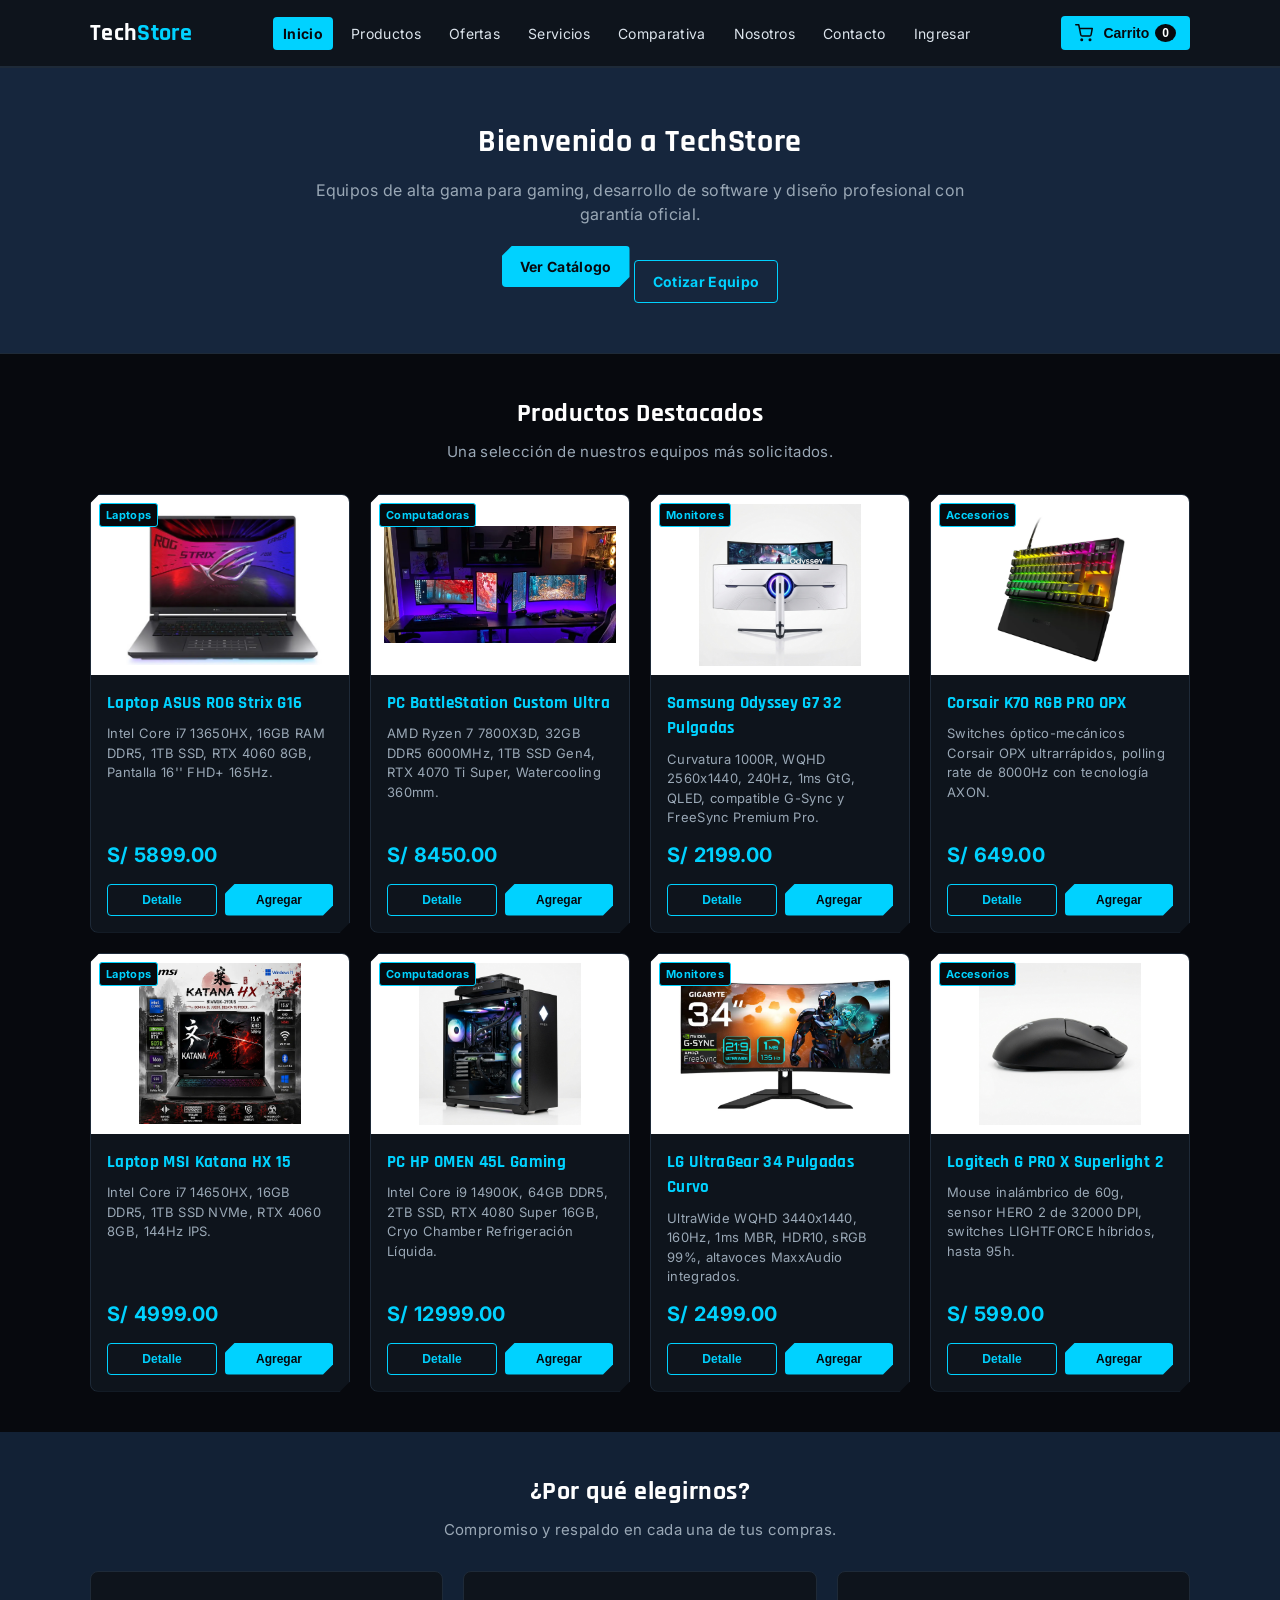
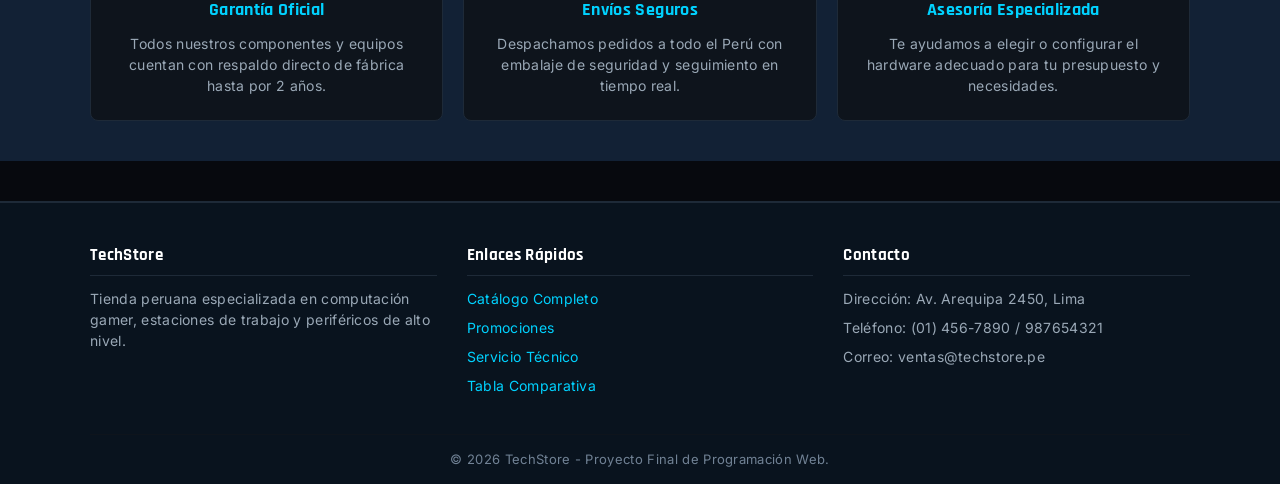
==== commit 74644d69: "fix(ui): eliminar seccion de video en index.html para un diseno de portada mas limpio y enfocado al " ====
--- a/index.html
+++ b/index.html
@@ -86,30 +86,6 @@
                     <div class="caja-item">
                         <h3>Asesoría Especializada</h3>
                         <p>Te ayudamos a elegir o configurar el hardware adecuado para tu presupuesto y necesidades.</p>
-                    </div>
-                </div>
-            </div>
-        </section>
-
-        <!-- Sección Multimedia HTML5: Video Institucional y Showcase Gamer -->
-        <section class="seccion seccion-multimedia" style="background-color: #0b111c; border-top: 1px solid var(--line); border-bottom: 1px solid var(--line);">
-            <div class="contenedor">
-                <div style="text-align: center; margin-bottom: 25px;">
-                    <span class="eyebrow">Multimedia Oficial</span>
-                    <h2 class="titulo-seccion">Showcase TechStore: Ensamblaje y Hardware Gamer</h2>
-                    <p class="subtitulo-seccion">Descubre nuestro laboratorio técnico de ensamblaje profesional, pruebas de estrés y unboxing de componentes oficiales.</p>
-                </div>
-                <div class="video-tarjeta" style="max-width: 820px; margin: 0 auto; background: var(--panel2); border: 1px solid var(--line); border-radius: var(--radio-borde); overflow: hidden; box-shadow: var(--sombra-tarjeta);">
-                    <video controls poster="media/poster-video.jpg" style="width: 100%; height: auto; display: block;" preload="metadata">
-                        <source src="media/video-techstore.mp4" type="video/mp4">
-                        <p>Tu navegador no soporta la reproducción de video HTML5 nativo. Puedes ver el video en un navegador moderno como Google Chrome o Microsoft Edge.</p>
-                    </video>
-                    <div style="padding: 16px 20px; display: flex; justify-content: space-between; align-items: center; flex-wrap: wrap; gap: 10px; background: var(--panel);">
-                        <div>
-                            <strong style="color: var(--color-blanco); font-size: 15px;">Demostración de Hardware Gamer 2026</strong>
-                            <p style="color: var(--color-texto-apagado); font-size: 13px; margin: 0;">Laboratorio de Armado y Pruebas Técnicas | TechStore Lima</p>
-                        </div>
-                        <span style="font-size: 12px; color: var(--color-primario); border: 1px solid var(--color-primario); padding: 4px 10px; border-radius: 4px; font-weight: 600;">Video Oficial HTML5</span>
                     </div>
                 </div>
             </div>
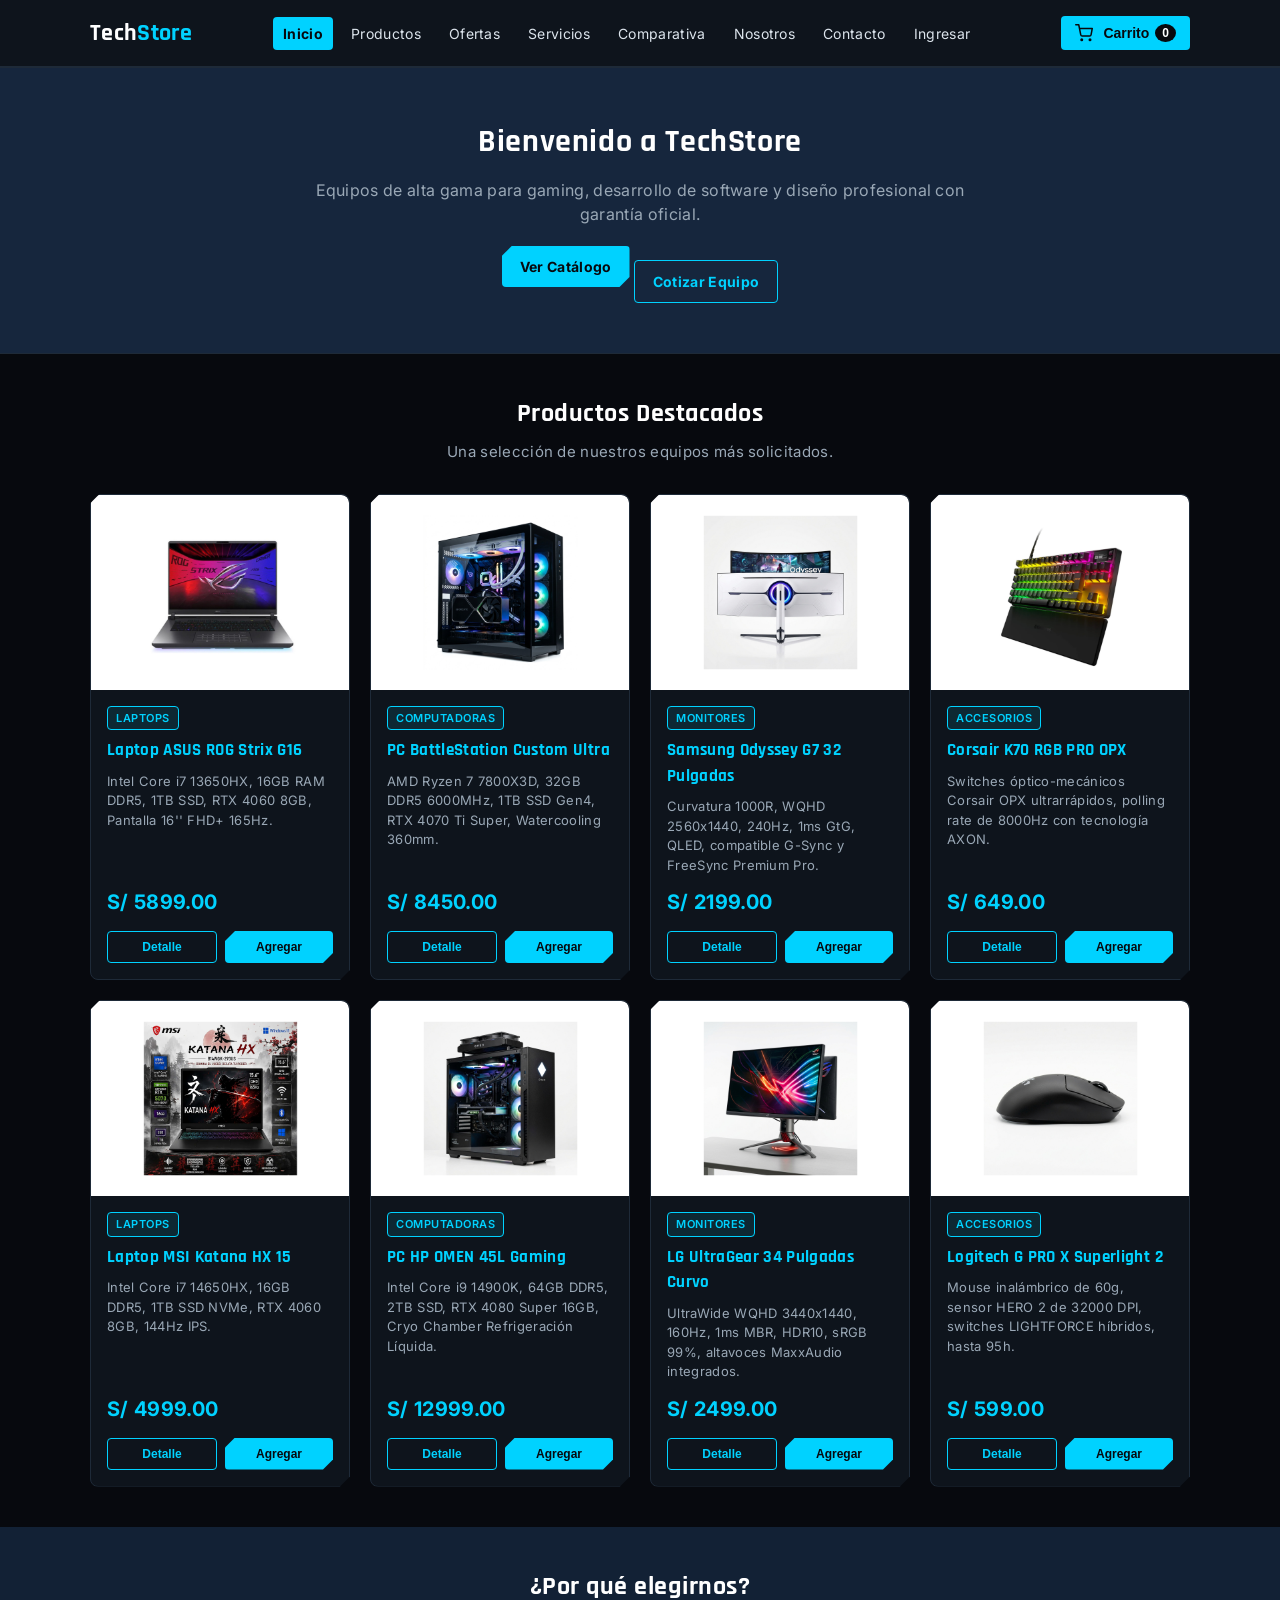
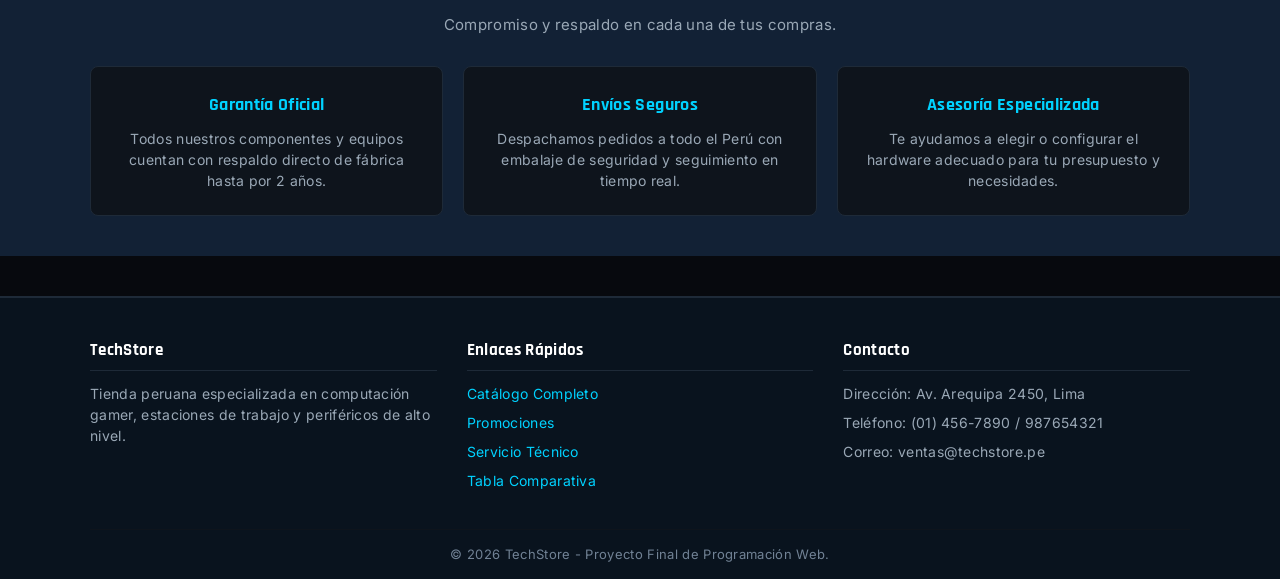
==== commit f7f1c46c: "docs: estructurar codigo con comentarios explicativos por bloques (productos, descripcion, precios, " ====
--- a/index.html
+++ b/index.html
@@ -12,6 +12,9 @@
 </head>
 <body>
 
+    <!-- ========================================================================= -->
+    <!-- BLOQUE 1: CABECERA PRINCIPAL Y LOGOTIPO TECHSTORE                     -->
+    <!-- ========================================================================= -->
     <header id="cabecera-principal">
         <div class="contenedor barra-superior">
             <div class="logo">
@@ -26,6 +29,10 @@
                 </svg>
             </button>
 
+            <!-- ========================================================================= -->
+            <!-- BLOQUE 2: MENÚ DE NAVEGACIÓN Y BOTÓN DEL CARRITO DE COMPRAS           -->
+            <!-- Permite navegar entre páginas y consultar el contador de compras      -->
+            <!-- ========================================================================= -->
             <nav id="menu-navegacion" class="menu-navegacion">
                 <ul class="nav-lista">
                     <li class="nav-item"><a href="index.html" class="nav-enlace activo">Inicio</a></li>
@@ -51,6 +58,10 @@
     </header>
 
     <main>
+        <!-- ========================================================================= -->
+        <!-- BLOQUE 3: PORTADA / HERO (BIENVENIDA Y ACCESO RÁPIDO AL CATÁLOGO)         -->
+        <!-- Título principal, subtítulo y botones para ver catálogo o cotizar         -->
+        <!-- ========================================================================= -->
         <section class="portada">
             <div class="contenedor">
                 <h1>Bienvenido a TechStore</h1>
@@ -62,6 +73,11 @@
             </div>
         </section>
 
+        <!-- ========================================================================= -->
+        <!-- BLOQUE 4: CONTENEDOR DE PRODUCTOS DESTACADOS                              -->
+        <!-- En este div (#contenedor-productos) se cargan dinámicamente las tarjetas  -->
+        <!-- con la imagen, título, descripción técnica, precio y botón de agregar     -->
+        <!-- ========================================================================= -->
         <section class="seccion">
             <div class="contenedor">
                 <h2 class="titulo-seccion">Productos Destacados</h2>
@@ -70,6 +86,10 @@
             </div>
         </section>
 
+        <!-- ========================================================================= -->
+        <!-- BLOQUE 5: BENEFICIOS COMERCIALES Y SERVICIOS (GARANTÍA Y ASESORÍA)         -->
+        <!-- Muestra las ventajas competitivas de TechStore (Garantía, Envíos, Soporte)-->
+        <!-- ========================================================================= -->
         <section class="seccion" style="background-color: #122135;">
             <div class="contenedor">
                 <h2 class="titulo-seccion">¿Por qué elegirnos?</h2>
@@ -92,6 +112,9 @@
         </section>
     </main>
 
+    <!-- ========================================================================= -->
+    <!-- BLOQUE 6: PIE DE PÁGINA (FOOTER, ENLACES RÁPIDOS Y CONTACTO)              -->
+    <!-- ========================================================================= -->
     <footer id="pie-pagina">
         <div class="contenedor">
             <div class="pie-columnas">
@@ -122,6 +145,10 @@
     </footer>
 
     
+    <!-- ========================================================================= -->
+    <!-- BLOQUE 7: VENTANA MODAL PARA VISUALIZAR DETALLES TÉCNICOS DEL PRODUCTO    -->
+    <!-- Muestra foto ampliada, categoría, precio y especificaciones completas    -->
+    <!-- ========================================================================= -->
     <div id="modal-detalle" class="fondo-modal">
         <div class="ventana-modal">
             <button class="boton-cerrar-modal" onclick="cerrarModalDetalle()">&times;</button>
@@ -130,6 +157,13 @@
     </div>
 
     
+    <!-- ========================================================================= -->
+    <!-- BLOQUE 8: VENTANA MODAL PARA AGREGAR PRODUCTOS Y GESTIONAR EL CARRITO     -->
+    <!-- Permite:                                                                  -->
+    <!-- 1. Visualizar productos agregados (nombre, precio unitario y botón quitar)-->
+    <!-- 2. Desglose de precios: Subtotal (Base imponible), IGV 18% y Total final  -->
+    <!-- 3. Botones de acción: Vaciar Carrito (confirm), Seguir comprando y Pagar  -->
+    <!-- ========================================================================= -->
     <div id="modal-carrito" class="fondo-modal">
         <div class="ventana-modal">
             <button class="boton-cerrar-modal" onclick="cerrarModalCarrito()">&times;</button>
@@ -144,6 +178,10 @@
         </div>
     </div>
     
+    <!-- ========================================================================= -->
+    <!-- BLOQUE 9: VENTANA MODAL DE INICIO DE SESIÓN Y REGISTRO DE USUARIOS        -->
+    <!-- Permite autenticación de clientes y creación de nuevas cuentas            -->
+    <!-- ========================================================================= -->
     <div id="modal-sesion" class="fondo-modal">
         <div class="ventana-modal" style="max-width: 440px;">
             <button class="boton-cerrar-modal" onclick="cerrarModalSesion()">&times;</button>
@@ -236,6 +274,10 @@
     </script>
 
     
+    <!-- ========================================================================= -->
+    <!-- BLOQUE 10: VENTANA MODAL PARA PROCESAR COMPRA (CHECKOUT Y TICKET FINAL)   -->
+    <!-- Permite ingresar datos de envío, método de pago y emitir comprobante      -->
+    <!-- ========================================================================= -->
     <div id="modal-checkout" class="fondo-modal">
         <div class="ventana-modal" style="max-width: 500px;">
             <button class="boton-cerrar-modal" onclick="cerrarModalCheckout()">&times;</button>
--- a/css/estilos.css
+++ b/css/estilos.css
@@ -1,5 +1,9 @@
 @import url('https://fonts.googleapis.com/css2?family=Inter:wght@300;400;500;600;700&family=Orbitron:wght@600;700;800&family=Rajdhani:wght@500;600;700&display=swap');
 
+/* ========================================================================= */
+/* BLOQUE 1: VARIABLES GLOBALES, PALETA DE COLORES Y TIPOGRAFÍAS            */
+/* Define colores primarios, secundarios, bordes, fondos y fuentes del sitio */
+/* ========================================================================= */
 :root {
     --color-titulo-producto: #00d2ff;        
     --color-primario: #00d2ff;               
@@ -45,6 +49,10 @@
     --transicion-rapida: 0.2s ease;
     --transicion-suave: 0.3s cubic-bezier(0.4, 0, 0.2, 1);
 }
+/* ========================================================================= */
+/* BLOQUE 2: RESET Y ESTILOS GENERALES DE BASE                              */
+/* Normalización de márgenes, caja de modelo y tipografía por defecto       */
+/* ========================================================================= */
 * {
     margin: 0;
     padding: 0;
@@ -77,6 +85,10 @@
     max-width: 1100px;
     margin: 0 auto;
 }
+/* ========================================================================= */
+/* BLOQUE 3: CABECERA PRINCIPAL Y LOGOTIPO                                  */
+/* Estructura superior fija/adhesiva y diseño del logo TechStore            */
+/* ========================================================================= */
 #cabecera-principal {
     background-color: var(--color-fondo-secundario);
     border-bottom: 2px solid var(--color-borde);
@@ -98,6 +110,10 @@
 .acento {
     color: var(--color-primario);
 }
+/* ========================================================================= */
+/* BLOQUE 4: MENÚ DE NAVEGACIÓN Y BOTÓN DEL CARRITO DE COMPRAS              */
+/* Enlaces de páginas principales, estado activo y contador del carrito     */
+/* ========================================================================= */
 .menu-navegacion {
     display: flex;
     align-items: center;
@@ -165,6 +181,10 @@
     border-color: var(--color-primario);
     background-color: rgba(0, 180, 216, 0.1);
 }
+/* ========================================================================= */
+/* BLOQUE 5: SECCIÓN DE PORTADA / HERO BANNER                               */
+/* Mensaje principal de bienvenida, subtítulo y botones de acción rápida    */
+/* ========================================================================= */
 .portada {
     background-color: #16263d;
     padding: 50px 0;
@@ -196,6 +216,10 @@
     margin-bottom: 30px;
     font-size: 15px;
 }
+/* ========================================================================= */
+/* BLOQUE 6: BOTONES GENERALES (PRIMARIO, SECUNDARIO Y PELIGRO)             */
+/* Estilos visuales de botones para agregar al carrito, cotizar y comprar   */
+/* ========================================================================= */
 .boton, a.boton {
     display: inline-block;
     padding: 10px 18px;
@@ -241,6 +265,10 @@
 .boton-peligro:hover {
     background-color: var(--color-peligro-hover);
 }
+/* ========================================================================= */
+/* BLOQUE 7: FILTROS DE CATEGORÍA Y BUSCADOR EN TIEMPO REAL                 */
+/* Selector desplegable y caja de texto para buscar productos por nombre     */
+/* ========================================================================= */
 .caja-filtros {
     margin-bottom: 25px;
     display: flex;
@@ -297,6 +325,9 @@
     width: 250px;
     max-width: 100%;
 }
+/* ========================================================================= */
+/* BLOQUE 8: CONTENEDOR Y TARJETAS DE PRODUCTOS (CARDS DEL CATÁLOGO)        */
+/* ========================================================================= */
 .caja-productos {
     display: grid;
     grid-template-columns: repeat(auto-fill, minmax(250px, 1fr));
@@ -321,31 +352,48 @@
 .tarjeta-resaltada {
     border-color: var(--color-primario);
 }
+/* ------------------------------------------------------------------------- */
+/* SUB-BLOQUE: IMAGEN DEL PRODUCTO (FOTOGRAFÍA DE ESTUDIO 1024x1024)       */
+/* Marco blanco contenedor de la imagen, sin elementos sobrepuestos encima  */
+/* ------------------------------------------------------------------------- */
 .tarjeta-figura {
     width: 100%;
-    height: 180px;
+    height: 195px;
     background-color: var(--color-blanco);
     display: flex;
     align-items: center;
     justify-content: center;
-    position: relative;
+    border-radius: var(--radio-borde) var(--radio-borde) 0 0;
+    overflow: hidden;
+    padding: 12px;
 }
 .tarjeta-imagen {
-    max-width: 90%;
-    max-height: 90%;
+    max-width: 100%;
+    max-height: 100%;
     object-fit: contain;
-}
+    transition: transform 0.3s ease;
+    image-rendering: -webkit-optimize-contrast;
+}
+.tarjeta:hover .tarjeta-imagen {
+    transform: scale(1.04);
+}
+/* ------------------------------------------------------------------------- */
+/* SUB-BLOQUE: ETIQUETA DE CATEGORÍA DEL PRODUCTO                           */
+/* Distintivo cyan sutil (Laptops, Computadoras, Monitores, Accesorios)     */
+/* ------------------------------------------------------------------------- */
 .tarjeta-categoria {
-    position: absolute;
-    top: 8px;
-    left: 8px;
-    background-color: var(--color-fondo);
+    align-self: flex-start;
+    display: inline-block;
+    background-color: rgba(0, 210, 255, 0.1);
     color: var(--color-primario);
     font-size: 11px;
-    padding: 3px 6px;
-    border-radius: 3px;
+    padding: 3px 8px;
+    border-radius: 4px;
     border: 1px solid var(--color-primario);
-    font-weight: bold;
+    font-weight: 600;
+    margin-bottom: 8px;
+    text-transform: uppercase;
+    letter-spacing: 0.5px;
 }
 .tarjeta-cuerpo {
     padding: 16px;
@@ -353,6 +401,9 @@
     flex-direction: column;
     flex-grow: 1;
 }
+/* ------------------------------------------------------------------------- */
+/* SUB-BLOQUE: TÍTULO / NOMBRE COMERCIAL DEL PRODUCTO                       */
+/* ------------------------------------------------------------------------- */
 .tarjeta-titulo {
     font-size: 17px;
     color: var(--color-titulo-producto);
@@ -360,18 +411,29 @@
     font-weight: 700;
     transition: color 0.25s ease;
 }
+/* ------------------------------------------------------------------------- */
+/* SUB-BLOQUE: DESCRIPCIÓN Y ESPECIFICACIONES TÉCNICAS DEL PRODUCTO         */
+/* Muestra procesador, memoria RAM, tarjeta gráfica, pantalla y detalles    */
+/* ------------------------------------------------------------------------- */
 .tarjeta-detalle {
     font-size: 13px;
     color: var(--color-texto-apagado);
     margin-bottom: 12px;
     flex-grow: 1;
 }
+/* ------------------------------------------------------------------------- */
+/* SUB-BLOQUE: PRECIO DEL PRODUCTO (MONTO EN SOLES S/)                      */
+/* ------------------------------------------------------------------------- */
 .tarjeta-precio {
     font-size: 20px;
     font-weight: bold;
     color: var(--color-primario);
     margin-bottom: 14px;
 }
+/* ------------------------------------------------------------------------- */
+/* SUB-BLOQUE: BOTONES PARA AGREGAR PRODUCTO AL CARRITO Y VER DETALLE      */
+/* Botón secundario (Detalle técnico) y botón primario (Agregar al carrito) */
+/* ------------------------------------------------------------------------- */
 .tarjeta-acciones {
     display: flex;
     gap: 8px;
@@ -382,6 +444,9 @@
     font-size: 12px;
 }
 .caja-beneficios,
+/* ========================================================================= */
+/* BLOQUE 9: SECCIÓN DE CARACTERÍSTICAS Y BENEFICIOS (GARANTÍA Y ENVÍOS)    */
+/* ========================================================================= */
 .caja-servicios {
     display: grid;
     grid-template-columns: repeat(auto-fit, minmax(240px, 1fr));
@@ -547,6 +612,9 @@
     font-size: 14px;
     animation: aparecer 0.25s ease-out;
 }
+/* ========================================================================= */
+/* BLOQUE 11: VENTANAS MODALES GENERALES (OVERLAY Y ESTRUCTURA BASE)        */
+/* ========================================================================= */
 .fondo-modal {
     display: none;
     position: fixed;
@@ -591,6 +659,12 @@
     border-bottom: 1px solid var(--color-borde);
     padding-bottom: 8px;
 }
+/* ========================================================================= */
+/* BLOQUE: VENTANA MODAL DEL CARRITO DE COMPRAS Y DESGLOSE DE PRECIOS        */
+/* 1. .item-carrito: Estilo de cada producto agregado con botón de quitar    */
+/* 2. .total-carrito: Desglose de precios (Subtotal, IGV 18% y Total a pagar)*/
+/* 3. .acciones-modal: Botones para vaciar carrito y procesar compra         */
+/* ========================================================================= */
 .item-carrito {
     display: flex;
     justify-content: space-between;
@@ -612,6 +686,9 @@
     justify-content: flex-end;
     gap: 10px;
 }
+/* ========================================================================= */
+/* BLOQUE 10: PIE DE PÁGINA (FOOTER, ENLACES DE AYUDA Y CONTACTO)           */
+/* ========================================================================= */
 #pie-pagina {
     background-color: #09131e;
     border-top: 2px solid var(--color-borde);
@@ -1144,7 +1221,13 @@
     .metodos-pago-grid {
         grid-template-columns: 1fr;
     }
-    .item-carrito {
+    /* ========================================================================= */
+/* BLOQUE: VENTANA MODAL DEL CARRITO DE COMPRAS Y DESGLOSE DE PRECIOS        */
+/* 1. .item-carrito: Estilo de cada producto agregado con botón de quitar    */
+/* 2. .total-carrito: Desglose de precios (Subtotal, IGV 18% y Total a pagar)*/
+/* 3. .acciones-modal: Botones para vaciar carrito y procesar compra         */
+/* ========================================================================= */
+.item-carrito {
         flex-direction: column;
         align-items: flex-start;
         gap: 6px;
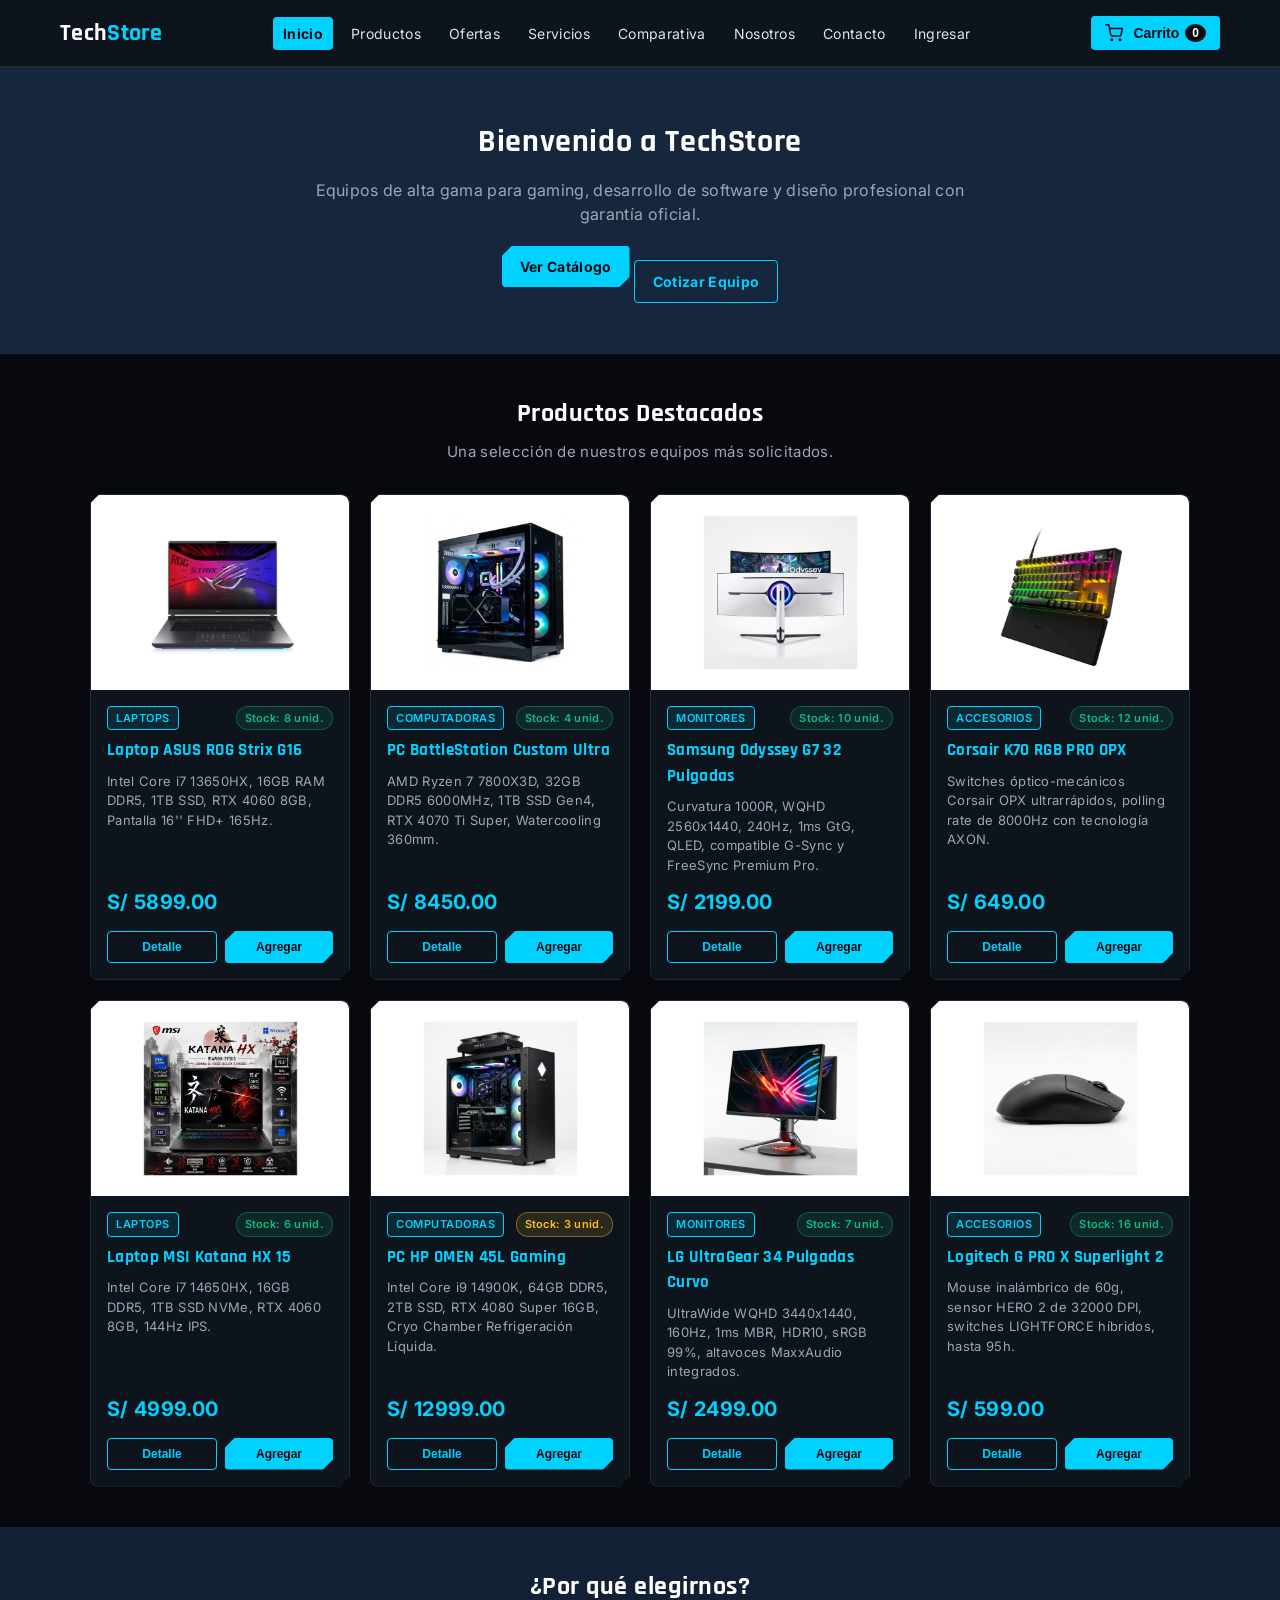
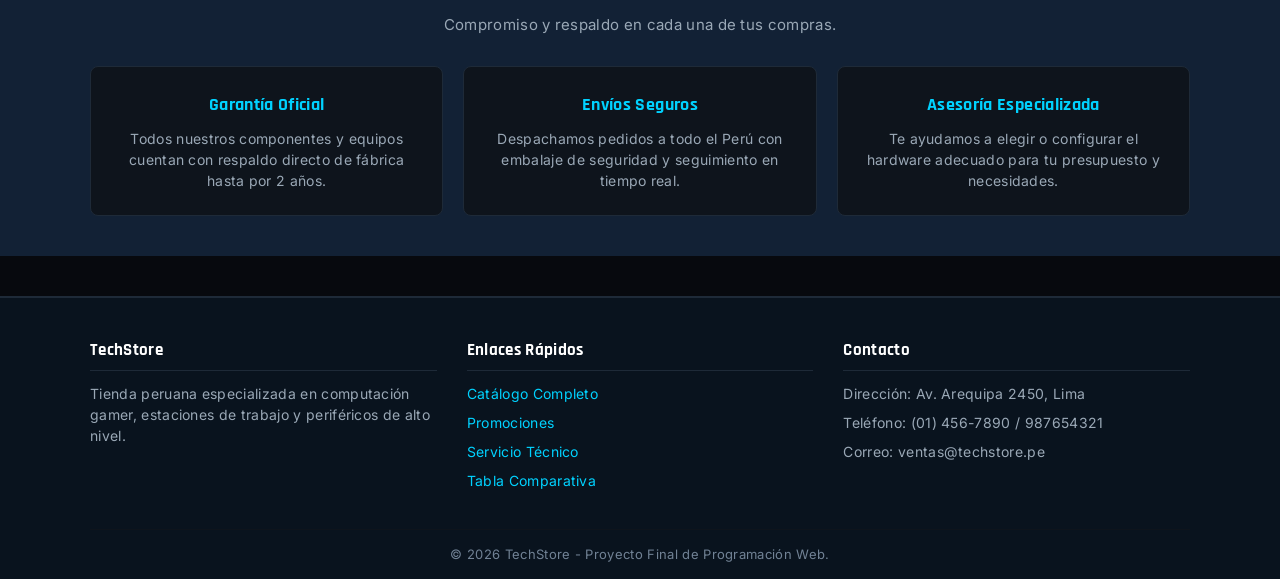
==== commit e6866b75: "feat: implementar mejoras evaluadas en sustentacion (cliente, stock, validacion visual, filtros)" ====
--- a/index.html
+++ b/index.html
@@ -4,6 +4,7 @@
     <meta charset="UTF-8">
     <meta name="viewport" content="width=device-width, initial-scale=1.0">
     <title>TechStore | Inicio</title>
+    <link rel="icon" type="image/x-icon" href="favicon.ico">
     <link rel="stylesheet" href="css/estilos.css">
     <!-- Google Fonts: Inter, Rajdhani, Orbitron -->
     <link rel="preconnect" href="https://fonts.googleapis.com">
@@ -12,9 +13,7 @@
 </head>
 <body>
 
-    <!-- ========================================================================= -->
-    <!-- BLOQUE 1: CABECERA PRINCIPAL Y LOGOTIPO TECHSTORE                     -->
-    <!-- ========================================================================= -->
+    <!-- Encabezado y logotipo -->
     <header id="cabecera-principal">
         <div class="contenedor barra-superior">
             <div class="logo">
@@ -29,10 +28,7 @@
                 </svg>
             </button>
 
-            <!-- ========================================================================= -->
-            <!-- BLOQUE 2: MENÚ DE NAVEGACIÓN Y BOTÓN DEL CARRITO DE COMPRAS           -->
-            <!-- Permite navegar entre páginas y consultar el contador de compras      -->
-            <!-- ========================================================================= -->
+            <!-- Menú de navegación y carrito -->
             <nav id="menu-navegacion" class="menu-navegacion">
                 <ul class="nav-lista">
                     <li class="nav-item"><a href="index.html" class="nav-enlace activo">Inicio</a></li>
@@ -58,26 +54,19 @@
     </header>
 
     <main>
-        <!-- ========================================================================= -->
-        <!-- BLOQUE 3: PORTADA / HERO (BIENVENIDA Y ACCESO RÁPIDO AL CATÁLOGO)         -->
-        <!-- Título principal, subtítulo y botones para ver catálogo o cotizar         -->
-        <!-- ========================================================================= -->
+        <!-- Portada de bienvenida y cotización -->
         <section class="portada">
             <div class="contenedor">
                 <h1>Bienvenido a TechStore</h1>
                 <p>Equipos de alta gama para gaming, desarrollo de software y diseño profesional con garantía oficial.</p>
                 <div>
                     <a href="productos/index.html" class="boton boton-primario">Ver Catálogo</a>
-                    <a href="contacto/index.html" class="boton boton-secundario">Cotizar Equipo</a>
+                    <a href="contacto/index.html" class="boton boton-secundario" onclick="cotizarEquipoPrompt(); return false;">Cotizar Equipo</a>
                 </div>
             </div>
         </section>
 
-        <!-- ========================================================================= -->
-        <!-- BLOQUE 4: CONTENEDOR DE PRODUCTOS DESTACADOS                              -->
-        <!-- En este div (#contenedor-productos) se cargan dinámicamente las tarjetas  -->
-        <!-- con la imagen, título, descripción técnica, precio y botón de agregar     -->
-        <!-- ========================================================================= -->
+        <!-- Catálogo de productos destacados (renderizado dinámico) -->
         <section class="seccion">
             <div class="contenedor">
                 <h2 class="titulo-seccion">Productos Destacados</h2>
@@ -86,10 +75,7 @@
             </div>
         </section>
 
-        <!-- ========================================================================= -->
-        <!-- BLOQUE 5: BENEFICIOS COMERCIALES Y SERVICIOS (GARANTÍA Y ASESORÍA)         -->
-        <!-- Muestra las ventajas competitivas de TechStore (Garantía, Envíos, Soporte)-->
-        <!-- ========================================================================= -->
+        <!-- Beneficios y garantías de compra -->
         <section class="seccion" style="background-color: #122135;">
             <div class="contenedor">
                 <h2 class="titulo-seccion">¿Por qué elegirnos?</h2>
@@ -112,9 +98,7 @@
         </section>
     </main>
 
-    <!-- ========================================================================= -->
-    <!-- BLOQUE 6: PIE DE PÁGINA (FOOTER, ENLACES RÁPIDOS Y CONTACTO)              -->
-    <!-- ========================================================================= -->
+    <!-- Pie de página -->
     <footer id="pie-pagina">
         <div class="contenedor">
             <div class="pie-columnas">
@@ -145,10 +129,7 @@
     </footer>
 
     
-    <!-- ========================================================================= -->
-    <!-- BLOQUE 7: VENTANA MODAL PARA VISUALIZAR DETALLES TÉCNICOS DEL PRODUCTO    -->
-    <!-- Muestra foto ampliada, categoría, precio y especificaciones completas    -->
-    <!-- ========================================================================= -->
+    <!-- Modal: Detalle y descripción del producto -->
     <div id="modal-detalle" class="fondo-modal">
         <div class="ventana-modal">
             <button class="boton-cerrar-modal" onclick="cerrarModalDetalle()">&times;</button>
@@ -157,13 +138,7 @@
     </div>
 
     
-    <!-- ========================================================================= -->
-    <!-- BLOQUE 8: VENTANA MODAL PARA AGREGAR PRODUCTOS Y GESTIONAR EL CARRITO     -->
-    <!-- Permite:                                                                  -->
-    <!-- 1. Visualizar productos agregados (nombre, precio unitario y botón quitar)-->
-    <!-- 2. Desglose de precios: Subtotal (Base imponible), IGV 18% y Total final  -->
-    <!-- 3. Botones de acción: Vaciar Carrito (confirm), Seguir comprando y Pagar  -->
-    <!-- ========================================================================= -->
+    <!-- Modal: Carrito de compras y cálculo de precios -->
     <div id="modal-carrito" class="fondo-modal">
         <div class="ventana-modal">
             <button class="boton-cerrar-modal" onclick="cerrarModalCarrito()">&times;</button>
@@ -171,6 +146,7 @@
             <div id="lista-carrito"></div>
             <div id="total-carrito" class="total-carrito">Total: S/ 0.00</div>
             <div class="acciones-modal" style="display: flex; gap: 8px; flex-wrap: wrap; justify-content: flex-end; margin-top: 15px;">
+                <button type="button" class="boton boton-secundario" style="font-size: 13px;" onclick="agregarNotaEntrega()">Nota de Entrega</button>
                 <button type="button" class="boton boton-peligro" onclick="vaciarCarrito()">Vaciar Carrito</button>
                 <button type="button" class="boton boton-secundario" onclick="cerrarModalCarrito()">Seguir comprando</button>
                 <button type="button" class="boton boton-primario" onclick="procesarCompra()">Procesar Compra</button>
@@ -178,10 +154,7 @@
         </div>
     </div>
     
-    <!-- ========================================================================= -->
-    <!-- BLOQUE 9: VENTANA MODAL DE INICIO DE SESIÓN Y REGISTRO DE USUARIOS        -->
-    <!-- Permite autenticación de clientes y creación de nuevas cuentas            -->
-    <!-- ========================================================================= -->
+    <!-- Modal: Inicio de sesión y registro -->
     <div id="modal-sesion" class="fondo-modal">
         <div class="ventana-modal" style="max-width: 440px;">
             <button class="boton-cerrar-modal" onclick="cerrarModalSesion()">&times;</button>
@@ -205,7 +178,7 @@
                     
                     <div class="formulario-grupo" style="text-align: left; margin-bottom: 10px;">
                         <label for="modal-clave-previa" style="font-size: 13px;">Contraseña *</label>
-                        <input type="password" id="modal-clave-previa" class="formulario-control" placeholder="Ingresa tu contraseña">
+                        <input type="password" id="modal-clave-previa" class="formulario-control" minlength="4" placeholder="Ingresa tu contraseña" required>
                     </div>
                     <div id="modal-alerta-login-previa" class="alerta-mensaje alerta-error" style="display: none; font-size: 13px; margin-bottom: 10px;"></div>
                     <button type="button" onclick="iniciarConCuentaPrevia()" class="boton boton-primario" style="width: 100%; margin-bottom: 10px;">Iniciar Sesión</button>
@@ -218,11 +191,11 @@
                 <form id="form-modal-login" style="display: none;" onsubmit="return validarLoginModal(event)">
                     <div class="formulario-grupo">
                         <label for="modal-txt-usuario" style="font-size: 13px;">Usuario o Correo Electrónico *</label>
-                        <input type="text" id="modal-txt-usuario" class="formulario-control" placeholder="Ej. admin o tu correo">
+                        <input type="text" id="modal-txt-usuario" class="formulario-control" minlength="3" placeholder="Ej. admin o tu correo" required>
                     </div>
                     <div class="formulario-grupo">
                         <label for="modal-txt-clave" style="font-size: 13px;">Contraseña *</label>
-                        <input type="password" id="modal-txt-clave" class="formulario-control" placeholder="Tu contraseña">
+                        <input type="password" id="modal-txt-clave" class="formulario-control" minlength="4" placeholder="Tu contraseña" required>
                     </div>
                     <div id="modal-alerta-login" class="alerta-mensaje alerta-error" style="display: none; font-size: 13px; margin-bottom: 12px;"></div>
                     <button type="submit" class="boton boton-primario" style="width: 100%; margin-top: 5px;">Iniciar Sesión</button>
@@ -236,22 +209,22 @@
             <form id="form-modal-registro" style="display: none;" onsubmit="return registrarUsuarioModal(event)">
                 <div class="formulario-grupo" style="margin-bottom: 10px;">
                     <label for="modal-reg-nombre" style="font-size: 13px;">Nombre y Apellidos *</label>
-                    <input type="text" id="modal-reg-nombre" class="formulario-control" placeholder="Ej. Carlos Ramos" oninput="this.value = this.value.replace(/[^a-zA-ZáéíóúÁÉÍÓÚñÑ\s]/g, '')">
+                    <input type="text" id="modal-reg-nombre" class="formulario-control" minlength="3" placeholder="Ej. Carlos Ramos" oninput="this.value = this.value.replace(/[^a-zA-ZáéíóúÁÉÍÓÚñÑ\s]/g, '')" required>
                 </div>
 
                 <div class="formulario-grupo" style="margin-bottom: 10px;">
                     <label for="modal-reg-telefono" style="font-size: 13px;">Número de Teléfono (9 dígitos) *</label>
-                    <input type="text" id="modal-reg-telefono" maxlength="9" class="formulario-control" placeholder="987654321" oninput="this.value = this.value.replace(/[^0-9]/g, '')">
+                    <input type="tel" id="modal-reg-telefono" maxlength="9" pattern="[0-9]{9}" class="formulario-control" placeholder="987654321" oninput="this.value = this.value.replace(/[^0-9]/g, '')" required>
                 </div>
 
                 <div class="formulario-grupo" style="margin-bottom: 10px;">
                     <label for="modal-reg-correo" style="font-size: 13px;">Correo Electrónico *</label>
-                    <input type="email" id="modal-reg-correo" class="formulario-control" placeholder="carlos@techstore.pe">
+                    <input type="email" id="modal-reg-correo" class="formulario-control" placeholder="carlos@techstore.pe" required>
                 </div>
 
                 <div class="formulario-grupo" style="margin-bottom: 12px;">
                     <label for="modal-reg-clave" style="font-size: 13px;">Contraseña *</label>
-                    <input type="password" id="modal-reg-clave" class="formulario-control" placeholder="Mínimo 6 caracteres">
+                    <input type="password" id="modal-reg-clave" class="formulario-control" minlength="6" placeholder="Mínimo 6 caracteres" required>
                 </div>
 
                 <div id="modal-alerta-registro" class="alerta-mensaje alerta-error" style="display: none; font-size: 13px; margin-bottom: 12px;"></div>
@@ -274,10 +247,7 @@
     </script>
 
     
-    <!-- ========================================================================= -->
-    <!-- BLOQUE 10: VENTANA MODAL PARA PROCESAR COMPRA (CHECKOUT Y TICKET FINAL)   -->
-    <!-- Permite ingresar datos de envío, método de pago y emitir comprobante      -->
-    <!-- ========================================================================= -->
+    <!-- Modal: Procesar compra y comprobante -->
     <div id="modal-checkout" class="fondo-modal">
         <div class="ventana-modal" style="max-width: 500px;">
             <button class="boton-cerrar-modal" onclick="cerrarModalCheckout()">&times;</button>
@@ -304,13 +274,13 @@
                 <form id="formulario-checkout" onsubmit="confirmarPedidoCheckout(event)">
                     <div class="formulario-grupo" style="margin-bottom: 8px;">
                         <label for="chk-nombre" style="font-size: 12px;">Nombre del Destinatario *</label>
-                        <input type="text" id="chk-nombre" class="formulario-control" required placeholder="Nombres y Apellidos" oninput="this.value = this.value.replace(/[^a-zA-ZáéíóúÁÉÍÓÚñÑ ]/g, '')">
+                        <input type="text" id="chk-nombre" class="formulario-control" minlength="3" required placeholder="Nombres y Apellidos" oninput="this.value = this.value.replace(/[^a-zA-ZáéíóúÁÉÍÓÚñÑ ]/g, '')">
                     </div>
 
                     <div style="display: grid; grid-template-columns: 1fr 1fr; gap: 8px; margin-bottom: 8px;">
                         <div class="formulario-grupo">
                             <label for="chk-telefono" style="font-size: 12px;">Teléfono (9 dígitos) *</label>
-                            <input type="text" id="chk-telefono" maxlength="9" class="formulario-control" required placeholder="987654321" oninput="this.value = this.value.replace(/[^0-9]/g, '')">
+                            <input type="tel" id="chk-telefono" maxlength="9" pattern="[0-9]{9}" class="formulario-control" required placeholder="987654321" oninput="this.value = this.value.replace(/[^0-9]/g, '')">
                         </div>
                         <div class="formulario-grupo">
                             <label for="chk-metodo-envio" style="font-size: 12px;">Tipo de Entrega</label>
@@ -323,7 +293,7 @@
 
                     <div class="formulario-grupo" style="margin-bottom: 8px;">
                         <label for="chk-direccion" style="font-size: 12px;">Dirección de Entrega *</label>
-                        <input type="text" id="chk-direccion" class="formulario-control" required placeholder="Av. / Calle, Nro, Distrito">
+                        <input type="text" id="chk-direccion" class="formulario-control" minlength="5" required placeholder="Av. / Calle, Nro, Distrito">
                     </div>
 
                     <div class="formulario-grupo" style="margin-bottom: 12px;">
--- a/css/estilos.css
+++ b/css/estilos.css
@@ -1,9 +1,4 @@
-@import url('https://fonts.googleapis.com/css2?family=Inter:wght@300;400;500;600;700&family=Orbitron:wght@600;700;800&family=Rajdhani:wght@500;600;700&display=swap');
-
-/* ========================================================================= */
-/* BLOQUE 1: VARIABLES GLOBALES, PALETA DE COLORES Y TIPOGRAFÍAS            */
-/* Define colores primarios, secundarios, bordes, fondos y fuentes del sitio */
-/* ========================================================================= */
+/* Variables globales y paleta de colores */
 :root {
     --color-titulo-producto: #00d2ff;        
     --color-primario: #00d2ff;               
@@ -49,10 +44,7 @@
     --transicion-rapida: 0.2s ease;
     --transicion-suave: 0.3s cubic-bezier(0.4, 0, 0.2, 1);
 }
-/* ========================================================================= */
-/* BLOQUE 2: RESET Y ESTILOS GENERALES DE BASE                              */
-/* Normalización de márgenes, caja de modelo y tipografía por defecto       */
-/* ========================================================================= */
+/* Reseteo y estilos base */
 * {
     margin: 0;
     padding: 0;
@@ -85,10 +77,7 @@
     max-width: 1100px;
     margin: 0 auto;
 }
-/* ========================================================================= */
-/* BLOQUE 3: CABECERA PRINCIPAL Y LOGOTIPO                                  */
-/* Estructura superior fija/adhesiva y diseño del logo TechStore            */
-/* ========================================================================= */
+/* Encabezado y logotipo */
 #cabecera-principal {
     background-color: var(--color-fondo-secundario);
     border-bottom: 2px solid var(--color-borde);
@@ -96,10 +85,15 @@
     top: 0;
     z-index: 100;
 }
+#cabecera-principal .contenedor {
+    width: 94%;
+    max-width: 1160px;
+}
 .barra-superior {
     display: flex;
     justify-content: space-between;
     align-items: center;
+    gap: 10px;
     padding: 15px 0;
 }
 .logo a {
@@ -110,10 +104,7 @@
 .acento {
     color: var(--color-primario);
 }
-/* ========================================================================= */
-/* BLOQUE 4: MENÚ DE NAVEGACIÓN Y BOTÓN DEL CARRITO DE COMPRAS              */
-/* Enlaces de páginas principales, estado activo y contador del carrito     */
-/* ========================================================================= */
+/* Menú de navegación y botón del carrito */
 .menu-navegacion {
     display: flex;
     align-items: center;
@@ -137,6 +128,38 @@
     background-color: var(--color-primario);
     color: var(--color-fondo);
     font-weight: bold;
+}
+/* Indicador de cliente autenticado */
+.nav-item-sesion {
+    display: inline-flex;
+    align-items: center;
+    gap: 6px;
+}
+.badge-cliente {
+    display: inline-flex;
+    align-items: center;
+    gap: 5px;
+    color: var(--color-primario);
+    font-size: 12px;
+    padding: 5px 8px;
+    border: 1px solid rgba(0, 210, 255, 0.35);
+    border-radius: 4px;
+    background-color: rgba(0, 210, 255, 0.08);
+    white-space: nowrap;
+}
+.badge-cliente svg {
+    flex-shrink: 0;
+}
+.boton-salir-nav {
+    font-size: 12px !important;
+    padding: 5px 9px !important;
+    background-color: var(--color-peligro);
+    color: var(--color-blanco) !important;
+    font-weight: 600;
+}
+.boton-salir-nav:hover {
+    background-color: var(--color-peligro-hover);
+    color: var(--color-blanco) !important;
 }
 .boton-carrito-nav {
     background-color: var(--color-primario);
@@ -181,10 +204,7 @@
     border-color: var(--color-primario);
     background-color: rgba(0, 180, 216, 0.1);
 }
-/* ========================================================================= */
-/* BLOQUE 5: SECCIÓN DE PORTADA / HERO BANNER                               */
-/* Mensaje principal de bienvenida, subtítulo y botones de acción rápida    */
-/* ========================================================================= */
+/* Portada y llamado a la acción */
 .portada {
     background-color: #16263d;
     padding: 50px 0;
@@ -216,10 +236,7 @@
     margin-bottom: 30px;
     font-size: 15px;
 }
-/* ========================================================================= */
-/* BLOQUE 6: BOTONES GENERALES (PRIMARIO, SECUNDARIO Y PELIGRO)             */
-/* Estilos visuales de botones para agregar al carrito, cotizar y comprar   */
-/* ========================================================================= */
+/* Botones de acción */
 .boton, a.boton {
     display: inline-block;
     padding: 10px 18px;
@@ -265,10 +282,13 @@
 .boton-peligro:hover {
     background-color: var(--color-peligro-hover);
 }
-/* ========================================================================= */
-/* BLOQUE 7: FILTROS DE CATEGORÍA Y BUSCADOR EN TIEMPO REAL                 */
-/* Selector desplegable y caja de texto para buscar productos por nombre     */
-/* ========================================================================= */
+.boton:disabled {
+    opacity: 0.5;
+    cursor: not-allowed;
+    transform: none !important;
+    box-shadow: none !important;
+}
+/* Filtros y buscador del catálogo */
 .caja-filtros {
     margin-bottom: 25px;
     display: flex;
@@ -322,12 +342,30 @@
     margin-left: auto;
 }
 .campo-filtro.campo-buscador input {
-    width: 250px;
+    width: 240px;
     max-width: 100%;
 }
-/* ========================================================================= */
-/* BLOQUE 8: CONTENEDOR Y TARJETAS DE PRODUCTOS (CARDS DEL CATÁLOGO)        */
-/* ========================================================================= */
+.boton-limpiar-filtros {
+    padding: 8px 14px !important;
+    font-size: 13px !important;
+    white-space: nowrap;
+}
+.contador-catalogo {
+    color: var(--color-texto-apagado);
+    font-size: 13px;
+    font-weight: 500;
+    margin-bottom: 16px;
+}
+.sin-resultados {
+    text-align: center;
+    color: var(--color-texto-apagado);
+    padding: 36px 16px;
+    background-color: var(--color-fondo-secundario);
+    border: 1px solid var(--color-borde);
+    border-radius: var(--radio-borde);
+    margin-top: 10px;
+}
+/* Tarjetas de productos */
 .caja-productos {
     display: grid;
     grid-template-columns: repeat(auto-fill, minmax(250px, 1fr));
@@ -352,10 +390,7 @@
 .tarjeta-resaltada {
     border-color: var(--color-primario);
 }
-/* ------------------------------------------------------------------------- */
-/* SUB-BLOQUE: IMAGEN DEL PRODUCTO (FOTOGRAFÍA DE ESTUDIO 1024x1024)       */
-/* Marco blanco contenedor de la imagen, sin elementos sobrepuestos encima  */
-/* ------------------------------------------------------------------------- */
+/* Imagen del producto */
 .tarjeta-figura {
     width: 100%;
     height: 195px;
@@ -377,12 +412,15 @@
 .tarjeta:hover .tarjeta-imagen {
     transform: scale(1.04);
 }
-/* ------------------------------------------------------------------------- */
-/* SUB-BLOQUE: ETIQUETA DE CATEGORÍA DEL PRODUCTO                           */
-/* Distintivo cyan sutil (Laptops, Computadoras, Monitores, Accesorios)     */
-/* ------------------------------------------------------------------------- */
+/* Categoría y stock del producto */
+.tarjeta-meta {
+    display: flex;
+    justify-content: space-between;
+    align-items: center;
+    gap: 8px;
+    margin-bottom: 8px;
+}
 .tarjeta-categoria {
-    align-self: flex-start;
     display: inline-block;
     background-color: rgba(0, 210, 255, 0.1);
     color: var(--color-primario);
@@ -391,19 +429,41 @@
     border-radius: 4px;
     border: 1px solid var(--color-primario);
     font-weight: 600;
-    margin-bottom: 8px;
     text-transform: uppercase;
     letter-spacing: 0.5px;
 }
+.tarjeta-stock {
+    font-size: 11px;
+    font-weight: 600;
+    color: var(--color-exito);
+    background-color: rgba(16, 185, 129, 0.12);
+    border: 1px solid rgba(16, 185, 129, 0.35);
+    padding: 3px 8px;
+    border-radius: 12px;
+    white-space: nowrap;
+}
+.tarjeta-stock.stock-bajo {
+    color: #fbbf24;
+    background-color: rgba(251, 191, 36, 0.12);
+    border-color: rgba(251, 191, 36, 0.4);
+}
+.modal-stock-ok {
+    color: var(--color-exito);
+    font-size: 13px;
+    font-weight: 600;
+}
+.modal-stock-agotado {
+    color: var(--color-peligro);
+    font-size: 13px;
+    font-weight: 600;
+}
 .tarjeta-cuerpo {
     padding: 16px;
     display: flex;
     flex-direction: column;
     flex-grow: 1;
 }
-/* ------------------------------------------------------------------------- */
-/* SUB-BLOQUE: TÍTULO / NOMBRE COMERCIAL DEL PRODUCTO                       */
-/* ------------------------------------------------------------------------- */
+/* Título y nombre del producto */
 .tarjeta-titulo {
     font-size: 17px;
     color: var(--color-titulo-producto);
@@ -411,29 +471,21 @@
     font-weight: 700;
     transition: color 0.25s ease;
 }
-/* ------------------------------------------------------------------------- */
-/* SUB-BLOQUE: DESCRIPCIÓN Y ESPECIFICACIONES TÉCNICAS DEL PRODUCTO         */
-/* Muestra procesador, memoria RAM, tarjeta gráfica, pantalla y detalles    */
-/* ------------------------------------------------------------------------- */
+/* Descripción y especificaciones técnicas */
 .tarjeta-detalle {
     font-size: 13px;
     color: var(--color-texto-apagado);
     margin-bottom: 12px;
     flex-grow: 1;
 }
-/* ------------------------------------------------------------------------- */
-/* SUB-BLOQUE: PRECIO DEL PRODUCTO (MONTO EN SOLES S/)                      */
-/* ------------------------------------------------------------------------- */
+/* Precio del producto */
 .tarjeta-precio {
     font-size: 20px;
     font-weight: bold;
     color: var(--color-primario);
     margin-bottom: 14px;
 }
-/* ------------------------------------------------------------------------- */
-/* SUB-BLOQUE: BOTONES PARA AGREGAR PRODUCTO AL CARRITO Y VER DETALLE      */
-/* Botón secundario (Detalle técnico) y botón primario (Agregar al carrito) */
-/* ------------------------------------------------------------------------- */
+/* Botones para agregar al carrito y ver detalle */
 .tarjeta-acciones {
     display: flex;
     gap: 8px;
@@ -444,9 +496,7 @@
     font-size: 12px;
 }
 .caja-beneficios,
-/* ========================================================================= */
-/* BLOQUE 9: SECCIÓN DE CARACTERÍSTICAS Y BENEFICIOS (GARANTÍA Y ENVÍOS)    */
-/* ========================================================================= */
+/* Beneficios y garantías de compra */
 .caja-servicios {
     display: grid;
     grid-template-columns: repeat(auto-fit, minmax(240px, 1fr));
@@ -547,6 +597,19 @@
 .formulario-control:hover {
     border-color: #718295;
 }
+/* Validación visual de formularios */
+.formulario-control.campo-valido,
+form input.formulario-control:not(:placeholder-shown):valid,
+form textarea.formulario-control:not(:placeholder-shown):valid {
+    border-color: var(--color-exito);
+    box-shadow: 0 0 0 2px rgba(16, 185, 129, 0.22);
+}
+.formulario-control.campo-invalido,
+form input.formulario-control:not(:placeholder-shown):invalid,
+form textarea.formulario-control:not(:placeholder-shown):invalid {
+    border-color: var(--color-peligro);
+    box-shadow: 0 0 0 2px rgba(239, 68, 68, 0.25);
+}
 textarea.formulario-control {
     resize: vertical;
     min-height: 100px;
@@ -612,9 +675,7 @@
     font-size: 14px;
     animation: aparecer 0.25s ease-out;
 }
-/* ========================================================================= */
-/* BLOQUE 11: VENTANAS MODALES GENERALES (OVERLAY Y ESTRUCTURA BASE)        */
-/* ========================================================================= */
+/* Ventanas modales generales */
 .fondo-modal {
     display: none;
     position: fixed;
@@ -659,12 +720,7 @@
     border-bottom: 1px solid var(--color-borde);
     padding-bottom: 8px;
 }
-/* ========================================================================= */
-/* BLOQUE: VENTANA MODAL DEL CARRITO DE COMPRAS Y DESGLOSE DE PRECIOS        */
-/* 1. .item-carrito: Estilo de cada producto agregado con botón de quitar    */
-/* 2. .total-carrito: Desglose de precios (Subtotal, IGV 18% y Total a pagar)*/
-/* 3. .acciones-modal: Botones para vaciar carrito y procesar compra         */
-/* ========================================================================= */
+/* Modal del carrito y desglose de precios */
 .item-carrito {
     display: flex;
     justify-content: space-between;
@@ -686,9 +742,7 @@
     justify-content: flex-end;
     gap: 10px;
 }
-/* ========================================================================= */
-/* BLOQUE 10: PIE DE PÁGINA (FOOTER, ENLACES DE AYUDA Y CONTACTO)           */
-/* ========================================================================= */
+/* Pie de página */
 #pie-pagina {
     background-color: #09131e;
     border-top: 2px solid var(--color-borde);
@@ -1035,10 +1089,7 @@
     background-color: var(--color-primario);
 }
 
-/* ==========================================================================
-   SISTEMA DE DISEÑO RESPONSIVO COMPLETO (CELULARES, TABLETS Y ESCRITORIO)
-   Alineación total, prevención de desbordamientos y adaptación a 320px - 1200px
-   ========================================================================== */
+/* Diseño responsivo (móviles, tablets y escritorio) */
 
 /* Asegurar modelo de caja y control horizontal estricto */
 *, *::before, *::after {
@@ -1059,6 +1110,33 @@
 img {
     max-width: 100%;
     height: auto;
+}
+
+/* Ajuste de cabecera en laptops compactas (993px - 1180px) */
+@media (min-width: 993px) and (max-width: 1180px) {
+    .logo a {
+        font-size: 20px;
+    }
+    .nav-lista {
+        gap: 3px;
+    }
+    .nav-enlace {
+        padding: 6px 7px;
+        font-size: 13px;
+    }
+    .badge-cliente {
+        font-size: 11px;
+        padding: 4px 6px;
+    }
+    .boton-salir-nav {
+        padding: 4px 7px !important;
+        font-size: 11px !important;
+    }
+    .boton-carrito-nav {
+        padding: 6px 10px;
+        font-size: 13px;
+        white-space: nowrap;
+    }
 }
 
 /* Pantallas Medianas (Laptops y Tablets Horizontales <= 992px) */
@@ -1094,6 +1172,12 @@
         width: 100%;
         text-align: center;
     }
+    .nav-item-sesion {
+        flex-direction: column;
+        justify-content: center;
+        padding: 8px 16px;
+        gap: 8px;
+    }
     .nav-enlace {
         display: block;
         padding: 12px 16px;
@@ -1135,6 +1219,10 @@
         font-size: 14px;
         padding: 9px 12px;
     }
+    .boton-limpiar-filtros {
+        width: 100%;
+        text-align: center;
+    }
     .pie-columnas {
         flex-direction: column;
         gap: 20px;
@@ -1221,12 +1309,7 @@
     .metodos-pago-grid {
         grid-template-columns: 1fr;
     }
-    /* ========================================================================= */
-/* BLOQUE: VENTANA MODAL DEL CARRITO DE COMPRAS Y DESGLOSE DE PRECIOS        */
-/* 1. .item-carrito: Estilo de cada producto agregado con botón de quitar    */
-/* 2. .total-carrito: Desglose de precios (Subtotal, IGV 18% y Total a pagar)*/
-/* 3. .acciones-modal: Botones para vaciar carrito y procesar compra         */
-/* ========================================================================= */
+    /* Modal del carrito y desglose de precios */
 .item-carrito {
         flex-direction: column;
         align-items: flex-start;
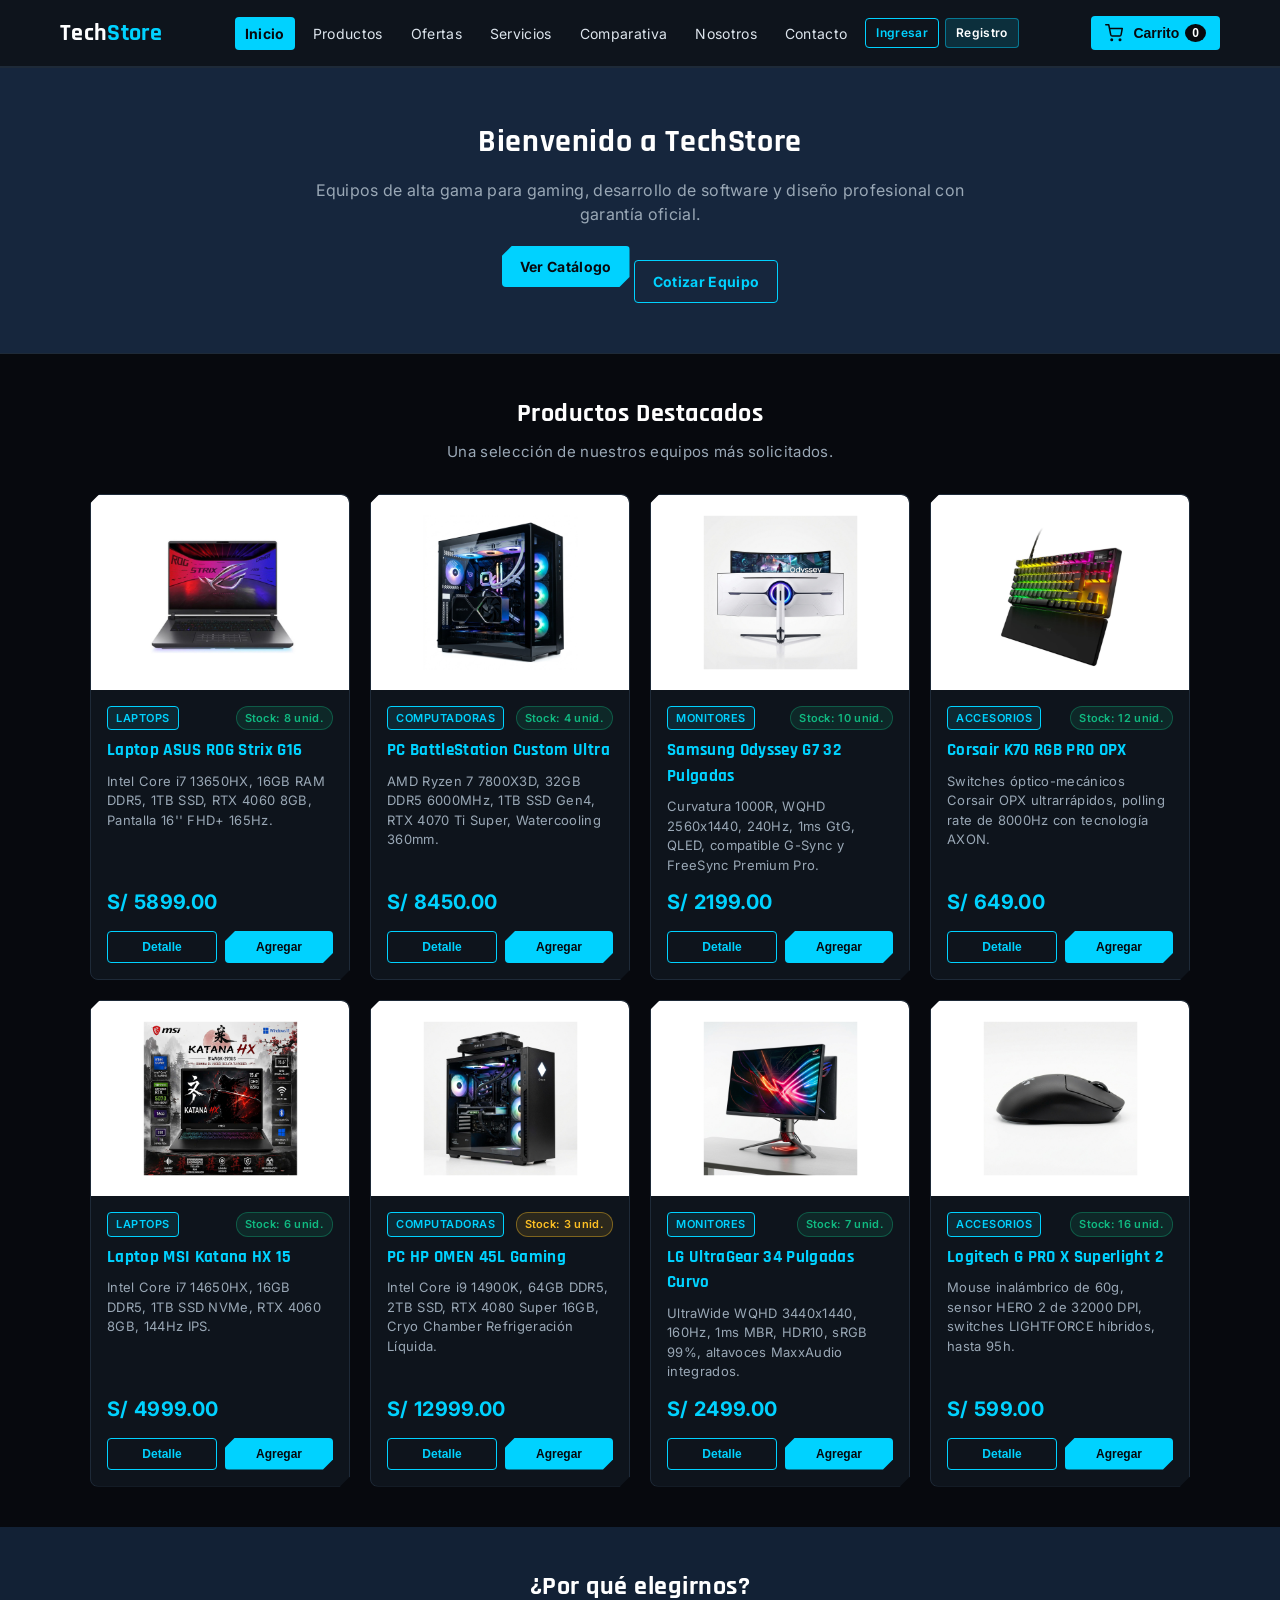
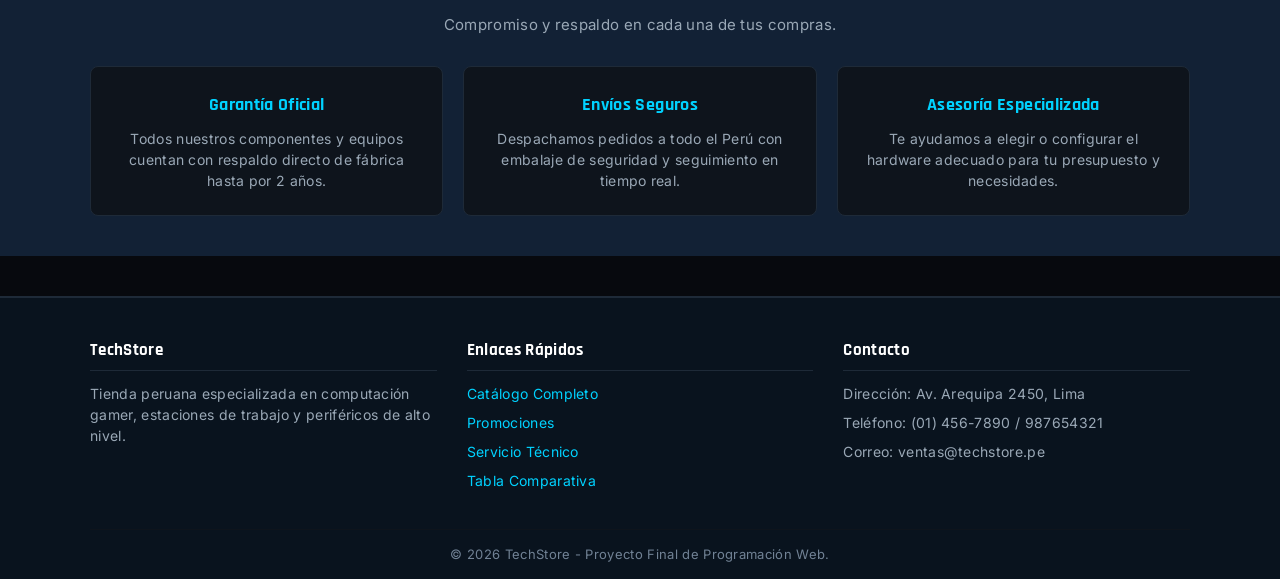
==== commit 081df6db: "refactor: quitar video/audio de nosotros y agregar botones Ingresar, Registro y Salir en cabecera" ====
--- a/index.html
+++ b/index.html
@@ -38,7 +38,7 @@
                     <li class="nav-item"><a href="comparativa/index.html" class="nav-enlace">Comparativa</a></li>
                     <li class="nav-item"><a href="nosotros/index.html" class="nav-enlace">Nosotros</a></li>
                     <li class="nav-item"><a href="contacto/index.html" class="nav-enlace">Contacto</a></li>
-                    <li class="nav-item" id="estado-sesion"><a href="login/index.html" class="nav-enlace">Ingresar</a></li>
+                    <li class="nav-item nav-item-sesion" id="estado-sesion"><a href="javascript:void(0)" onclick="abrirModalSesion(null, 'login')" class="nav-enlace boton-ingresar-nav">Ingresar</a><a href="javascript:void(0)" onclick="abrirModalSesion(null, 'registro')" class="nav-enlace boton-registro-nav">Registro</a></li>
                 </ul>
             </nav>
 
@@ -240,11 +240,6 @@
     <script src="js/datos.js"></script>
     <script src="js/bd.js"></script>
     <script src="js/app.js"></script>
-    <script>
-        window.addEventListener("DOMContentLoaded", function() {
-            cargarProductos(8);
-        });
-    </script>
 
     
     <!-- Modal: Procesar compra y comprobante -->
@@ -254,6 +249,7 @@
             <h3 class="modal-titulo">Finalizar Compra</h3>
             
             <div id="checkout-contenido">
+                <p id="checkout-modo-badge" style="font-size: 12px; color: var(--color-primario); margin-bottom: 10px; font-weight: 600;"></p>
                 <div class="resumen-compra-caja">
                     <h4 style="color: var(--color-blanco); font-size: 14px; margin-bottom: 8px;">Resumen del Pedido</h4>
                     <div id="checkout-lista-items" style="max-height: 120px; overflow-y: auto; margin-bottom: 8px;"></div>
@@ -289,6 +285,11 @@
                                 <option value="tienda">Recojo en Tienda (Cyberplaza)</option>
                             </select>
                         </div>
+                    </div>
+
+                    <div class="formulario-grupo" style="margin-bottom: 8px;">
+                        <label for="chk-correo" style="font-size: 12px;">Correo Electrónico *</label>
+                        <input type="email" id="chk-correo" class="formulario-control" required placeholder="ejemplo@correo.com">
                     </div>
 
                     <div class="formulario-grupo" style="margin-bottom: 8px;">
--- a/css/estilos.css
+++ b/css/estilos.css
@@ -5,44 +5,31 @@
     --color-primario-hover: #00a8cc;         
     --tamano-fuente-base: 16px;              
     --black: #05070a;
-    --black-2: #0a0e14;
     --panel: #0e141c;
     --panel2: #131b26;
     --line: #1e2a38;
-    --line-soft: #141c26;
     --white: #ffffff;
-    --white-soft: #dce4ec;
-    --gray: #9aa8b6;
     --cut: polygon(16px 0, 100% 0, 100% calc(100% - 16px), calc(100% - 16px) 100%, 0 100%, 0 16px);
     --cut-sm: polygon(10px 0, 100% 0, 100% calc(100% - 10px), calc(100% - 10px) 100%, 0 100%, 0 10px);
     --sombra-cyber: 0 12px 30px rgba(0, 0, 0, 0.5), inset 0 0 0 1px var(--color-primario);
     --color-secundario: #8b5cf6;
-    --color-secundario-hover: #a78bfa;
     --color-fondo: #07090e;
     --color-fondo-secundario: #0e141c;
     --color-fondo-tarjeta: #131b26;
-    --color-fondo-tarjeta-hover: #172230;
     --color-borde: #1e2a38;
-    --color-borde-activo: var(--color-primario);
     --color-texto: #dce4ec;
     --color-texto-apagado: #9aa8b6;
     --color-blanco: #ffffff;
     --color-exito: #10b981;
-    --color-exito-hover: #34d399;
     --color-peligro: #ef4444;
     --color-peligro-hover: #f87171;
     --fuente-principal: 'Inter', system-ui, -apple-system, sans-serif;
     --fuente-titulos: 'Rajdhani', 'Orbitron', system-ui, sans-serif;
-    --fuente-gamer: 'Orbitron', 'Rajdhani', sans-serif;
     --fuente-mono: 'Consolas', 'Courier New', monospace;
-    --espacio-pequeno: 8px;
-    --espacio-medio: 16px;
-    --espacio-grande: 24px;
     --radio-borde: 8px;
     --sombra-tarjeta: 0 4px 16px rgba(0, 0, 0, 0.4);
     --sombra-hover: 0 10px 25px rgba(0, 210, 255, 0.25);
     --transicion-rapida: 0.2s ease;
-    --transicion-suave: 0.3s cubic-bezier(0.4, 0, 0.2, 1);
 }
 /* Reseteo y estilos base */
 * {
@@ -160,6 +147,30 @@
 .boton-salir-nav:hover {
     background-color: var(--color-peligro-hover);
     color: var(--color-blanco) !important;
+}
+.boton-ingresar-nav {
+    font-size: 12px !important;
+    padding: 5px 10px !important;
+    border: 1px solid var(--color-primario);
+    color: var(--color-primario) !important;
+    font-weight: 600;
+}
+.boton-ingresar-nav:hover,
+.boton-ingresar-nav.activo {
+    background-color: var(--color-primario);
+    color: var(--color-fondo) !important;
+}
+.boton-registro-nav {
+    font-size: 12px !important;
+    padding: 5px 10px !important;
+    background-color: rgba(0, 210, 255, 0.14);
+    border: 1px solid rgba(0, 210, 255, 0.45);
+    color: var(--color-blanco) !important;
+    font-weight: 600;
+}
+.boton-registro-nav:hover {
+    background-color: var(--color-primario);
+    color: var(--color-fondo) !important;
 }
 .boton-carrito-nav {
     background-color: var(--color-primario);
@@ -525,7 +536,9 @@
 }
 .tabla-contenedor {
     width: 100%;
+    max-width: 100%;
     overflow-x: auto;
+    -webkit-overflow-scrolling: touch;
     margin-top: 15px;
 }
 .tabla-datos {
@@ -978,13 +991,13 @@
     background: var(--color-primario);
     border-radius: 2px;
 }
-.boton-primario, .btn-destacado {
+.boton-primario {
     position: relative;
     overflow: hidden;
     clip-path: var(--cut-sm);
     transition: background-color 0.3s ease, transform 0.2s ease, box-shadow 0.3s ease;
 }
-.boton-primario::after, .btn-destacado::after {
+.boton-primario::after {
     content: "";
     position: absolute;
     top: 0;
@@ -996,7 +1009,7 @@
     transform: skewX(-20deg);
     transition: left 0.55s ease;
 }
-.boton-primario:hover::after, .btn-destacado:hover::after {
+.boton-primario:hover::after {
     left: 130%;
 }
 .boton-primario:hover, a.boton-primario:hover {
@@ -1027,43 +1040,10 @@
     overflow-x: hidden;
     font-size: var(--tamano-fuente-base);
 }
-@media (max-width: 992px) {
-    .nav-toggle {
-        display: block !important;
-    }
-    .menu-navegacion {
-        display: none;
-        flex-direction: column;
-        width: 100%;
-        background: var(--panel);
-        border-top: 1px solid var(--line);
-    }
-    .menu-navegacion.activo {
-        display: flex !important;
-    }
-}
 @media (max-width: 640px) {
     .contenedor {
         padding-left: 12px;
         padding-right: 12px;
-    }
-    .inspector-modal-panel {
-        max-height: 95vh;
-        margin: 10px;
-    }
-    .inspector-tabs {
-        flex-wrap: nowrap;
-    }
-    .tab-btn {
-        padding: 10px 12px;
-        font-size: 12px;
-    }
-    .techstore-inspector-toggle .inspector-label {
-        display: none;
-    }
-    .techstore-inspector-toggle {
-        padding: 10px;
-        border-radius: 50%;
     }
 }
 a.boton-primario, 
@@ -1128,7 +1108,9 @@
         font-size: 11px;
         padding: 4px 6px;
     }
-    .boton-salir-nav {
+    .boton-salir-nav,
+    .boton-ingresar-nav,
+    .boton-registro-nav {
         padding: 4px 7px !important;
         font-size: 11px !important;
     }
@@ -1191,6 +1173,9 @@
 
 /* Tablets Verticales y Celulares Grandes (<= 768px) */
 @media (max-width: 768px) {
+    .indicador-scroll-movil {
+        display: block !important;
+    }
     .caja-filtros {
         flex-direction: column;
         align-items: stretch;
@@ -1423,25 +1408,3 @@
     display: inline-block;
     vertical-align: middle;
 }
-
-
-/* Cuadricula Multimedia Responsiva (Video y Audio) */
-.cuadricula-multimedia {
-    display: grid;
-    grid-template-columns: repeat(auto-fit, minmax(260px, 1fr));
-    gap: 24px;
-    max-width: 1000px;
-    margin: 0 auto;
-    width: 100%;
-}
-@media (max-width: 600px) {
-    .cuadricula-multimedia {
-        grid-template-columns: 1fr !important;
-        gap: 16px;
-    }
-    .video-tarjeta,
-    .audio-tarjeta {
-        width: 100% !important;
-        max-width: 100% !important;
-    }
-}
